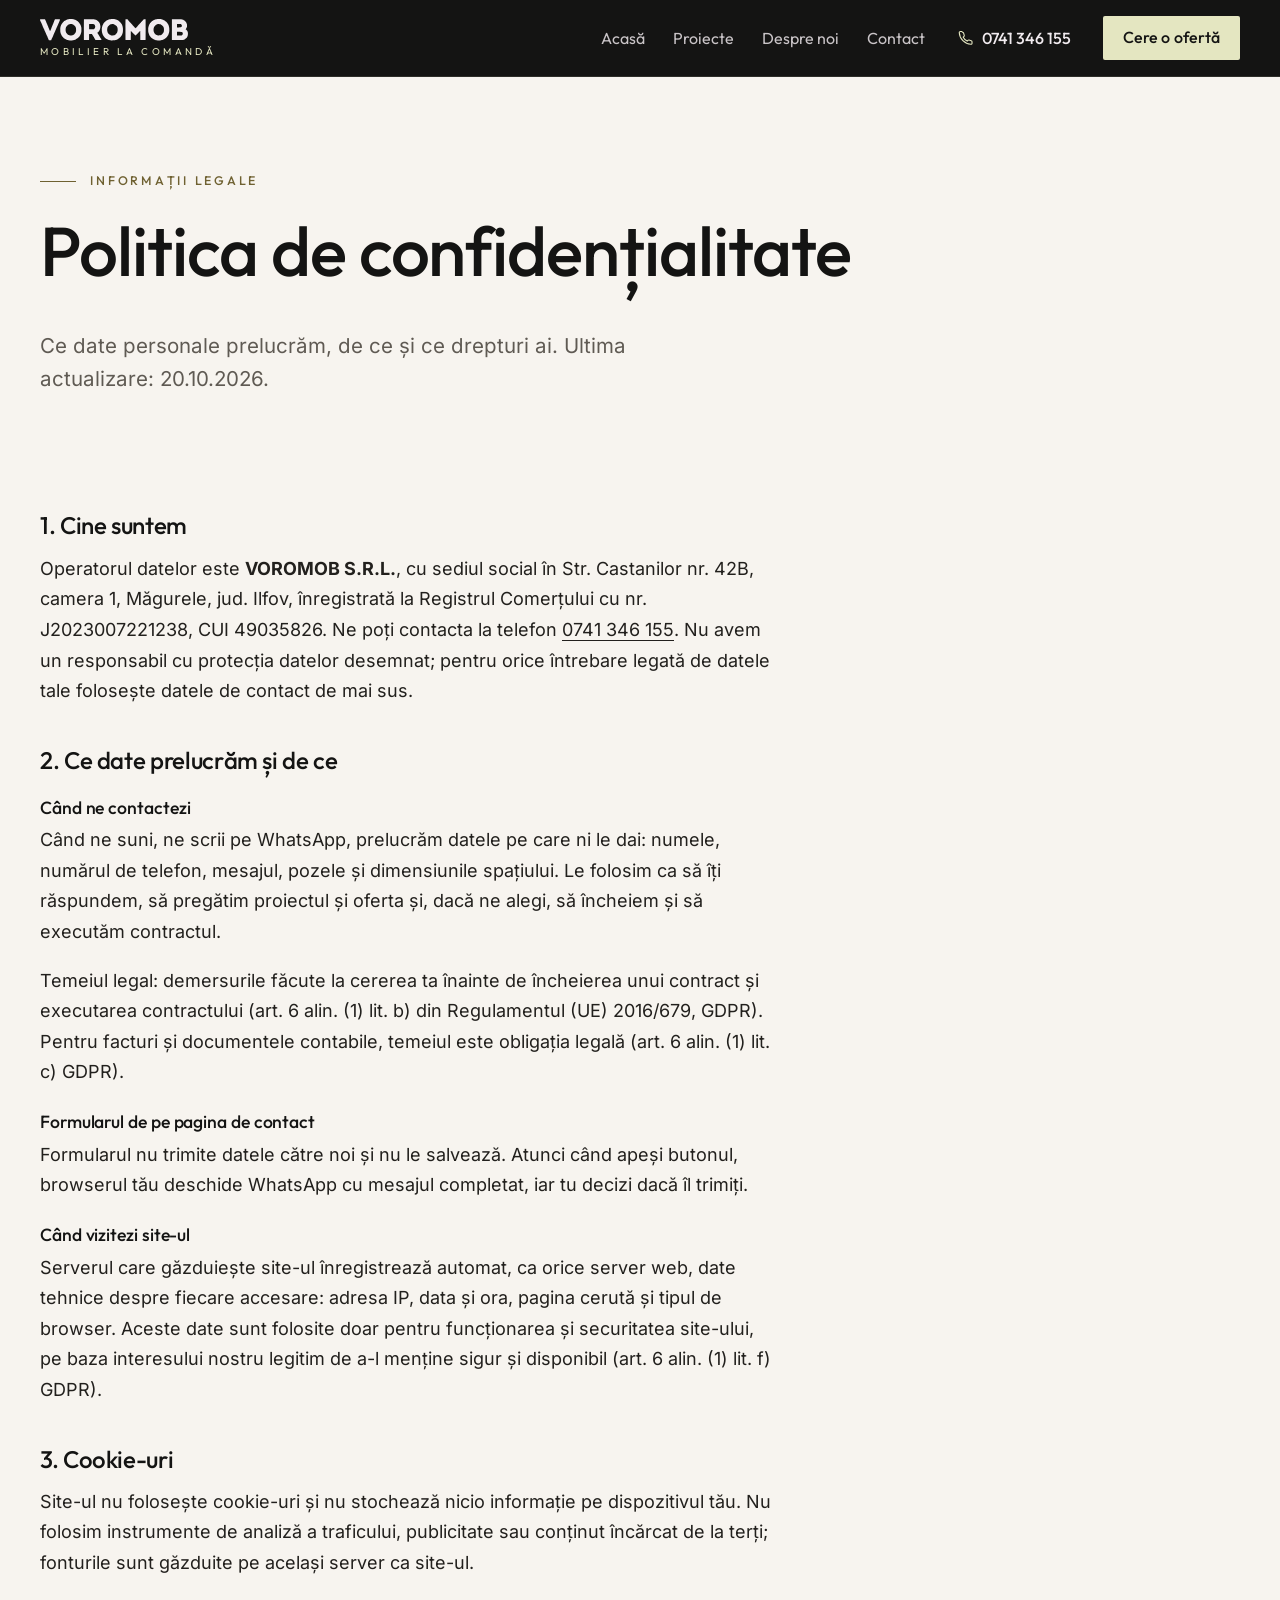
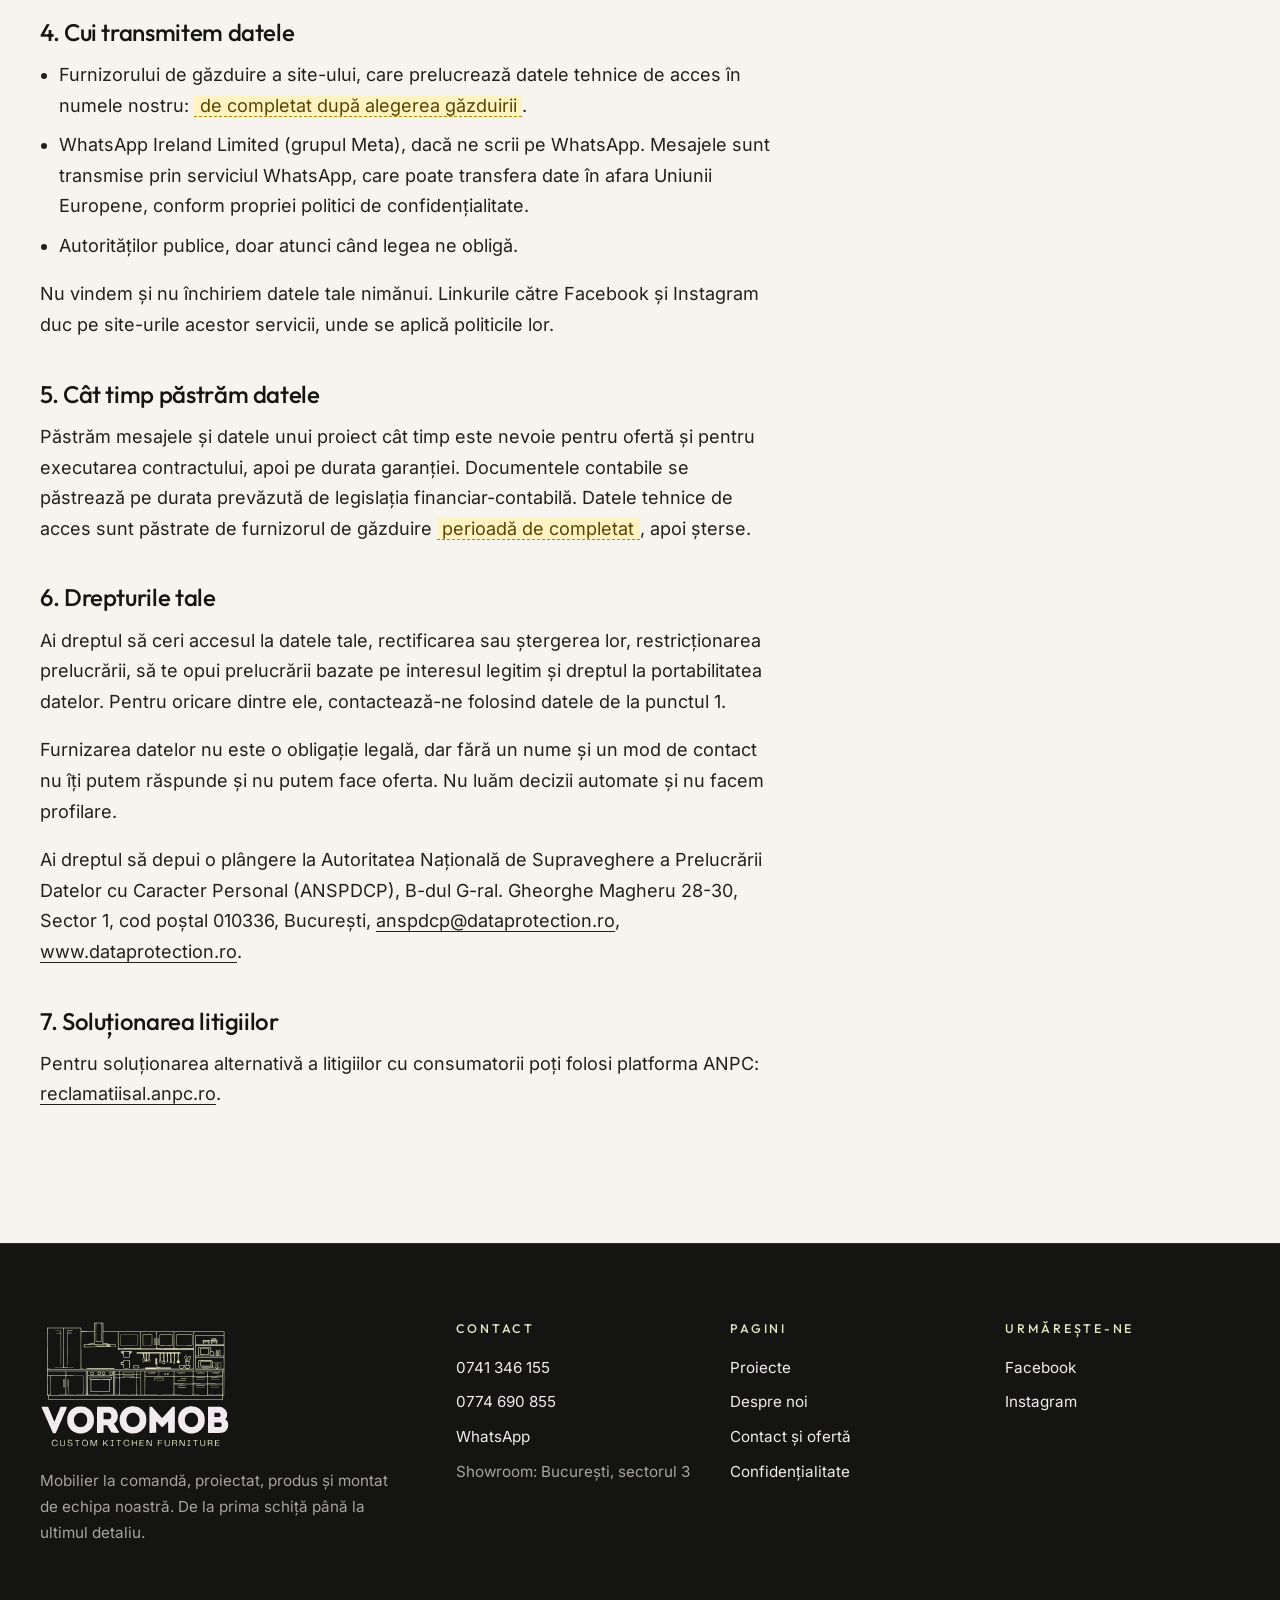
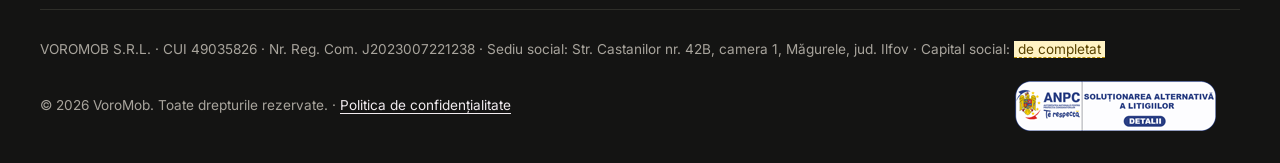
==== confidentialitate.html @ decb5fa2 "preview 2026-10-20 22:19" ====
<!doctype html>
<html lang="ro">
<head>
<meta charset="utf-8">
<meta name="viewport" content="width=device-width, initial-scale=1">
<title>Politica de confidențialitate | VoroMob</title>
<meta name="description" content="Cum prelucrează VOROMOB S.R.L. datele personale ale celor care vizitează site-ul sau ne contactează telefonic ori pe WhatsApp.">
<meta name="robots" content="noindex, nofollow">
<link rel="canonical" href="https://www.voromob.ro/confidentialitate.html">
<meta property="og:type" content="website">
<meta property="og:locale" content="ro_RO">
<meta property="og:site_name" content="VoroMob">
<meta property="og:title" content="Politica de confidențialitate | VoroMob">
<meta property="og:description" content="Cum prelucrează VOROMOB S.R.L. datele personale ale celor care vizitează site-ul sau ne contactează telefonic ori pe WhatsApp.">
<meta property="og:url" content="https://www.voromob.ro/confidentialitate.html">
<meta property="og:image" content="https://www.voromob.ro/img/og-image.jpg">
<meta property="og:image:width" content="1200">
<meta property="og:image:height" content="630">
<meta name="theme-color" content="#141413">
<link rel="icon" href="favicon.svg" type="image/svg+xml">
<link rel="apple-touch-icon" href="img/apple-touch-icon.png">
<link rel="preload" href="fonts/outfit-var-latin.woff2" as="font" type="font/woff2" crossorigin>
<link rel="preload" href="fonts/inter-var-latin.woff2" as="font" type="font/woff2" crossorigin>
<link rel="stylesheet" href="css/style.css">
</head>
<body class="page-confidentialitate">
<a class="skip-link" href="#main">Sari la conținut</a>

<header class="site-header">
  <div class="wrap header-bar">
    <a class="brand" href="index.html" aria-label="VoroMob, pagina principală">
<svg class="wordmark" xmlns="http://www.w3.org/2000/svg" viewBox="130.8 507.5 637.5 92.8" aria-hidden="true" focusable="false"><path fill="currentColor" fill-rule="evenodd" d="M258.2 600.0C256.7 599.9 254.8 599.6 254.1 599.4C253.5 599.2 252.6 599.0 252.2 599.0C251.8 599.0 250.9 598.8 250.2 598.5C249.6 598.2 248.8 598.0 248.5 598.0C248.2 598.0 247.7 597.8 247.3 597.5C247.0 597.2 246.3 597.0 245.9 597.0C245.5 597.0 244.9 596.8 244.6 596.5C244.2 596.2 243.7 596.0 243.5 596.0C243.3 596.0 242.8 595.8 242.5 595.5C242.2 595.2 241.7 595.0 241.5 595.0C241.2 595.0 241.0 594.9 240.9 594.7C240.8 594.6 240.3 594.3 239.9 594.1C238.7 593.5 237.5 592.8 235.9 591.5C235.1 590.9 234.1 590.2 233.8 590.0C231.4 588.4 226.6 583.0 224.8 579.7C224.5 579.3 223.8 578.1 223.2 577.0C222.5 575.9 222.0 574.9 222.0 574.7C222.0 574.5 221.8 574.0 221.5 573.7C221.2 573.3 221.0 572.9 221.0 572.7C221.0 572.5 220.8 571.9 220.5 571.4C220.2 570.8 220.0 570.1 220.0 569.8C220.0 569.5 219.8 568.7 219.5 568.0C219.3 567.4 219.0 566.3 218.9 565.7C218.8 565.0 218.6 564.0 218.4 563.4C218.1 562.7 218.0 560.8 218.0 556.9C217.8 548.5 218.0 545.1 218.5 543.7C218.8 543.0 219.0 542.0 219.0 541.4C219.0 540.7 219.2 539.9 219.5 539.4C219.8 539.0 220.0 538.3 220.0 537.9C220.0 537.5 220.2 536.8 220.5 536.5C220.8 536.2 221.0 535.6 221.0 535.2C221.0 534.8 221.2 534.2 221.5 533.8C221.8 533.5 222.0 533.0 222.0 532.7C222.0 532.5 222.2 532.2 222.4 532.0C222.6 531.8 222.8 531.5 222.9 531.2C223.1 530.7 224.0 529.2 225.5 526.9C226.6 525.1 229.8 521.1 231.0 520.0C232.3 518.8 235.9 516.0 236.2 516.0C236.3 516.0 236.6 515.8 236.9 515.5C237.1 515.2 237.5 515.0 237.6 515.0C237.8 515.0 238.5 514.6 239.3 514.1C240.0 513.5 241.2 512.9 241.9 512.5C242.6 512.2 243.5 511.7 244.0 511.5C244.6 511.2 245.2 511.0 245.5 511.0C245.7 511.0 246.2 510.8 246.6 510.5C246.9 510.2 247.5 510.0 247.8 510.0C248.2 510.0 248.9 509.8 249.5 509.5C250.1 509.2 250.9 509.0 251.3 509.0C251.6 509.0 252.5 508.8 253.3 508.5C256.7 507.4 270.1 507.4 273.5 508.5C274.2 508.8 275.2 509.0 275.7 509.0C276.1 509.0 277.0 509.2 277.5 509.5C278.0 509.8 278.8 510.0 279.2 510.0C279.6 510.0 280.1 510.2 280.2 510.4C280.4 510.6 280.8 510.8 281.1 510.8C281.6 510.8 286.4 513.1 287.9 514.0C288.3 514.3 288.9 514.6 289.2 514.8C289.6 515.0 290.2 515.3 290.5 515.6C290.9 515.9 291.5 516.4 291.9 516.6C296.6 520.0 300.9 524.9 303.6 530.1C304.1 531.0 304.6 532.0 304.8 532.4C305.1 532.8 305.2 533.2 305.2 533.4C305.2 533.5 305.5 534.1 305.8 534.6C306.0 535.2 306.2 535.8 306.2 536.0C306.2 536.3 306.4 536.6 306.6 536.8C306.8 536.9 307.0 537.5 307.0 538.0C307.0 538.6 307.2 539.2 307.5 539.6C307.8 540.0 308.0 540.6 308.0 541.3C308.0 541.9 308.2 543.1 308.6 543.9C309.1 545.3 309.1 545.7 309.1 554.0C309.1 561.5 309.0 562.7 308.7 563.4C308.4 563.9 308.2 564.9 308.1 565.7C308.0 566.5 307.7 567.7 307.5 568.3C307.2 568.9 307.0 569.7 307.0 570.0C307.0 570.3 306.8 570.9 306.5 571.4C306.2 571.9 306.0 572.5 306.0 572.7C306.0 573.0 305.8 573.4 305.5 573.8C305.2 574.1 305.0 574.5 305.0 574.8C305.0 575.0 304.6 575.7 304.2 576.4C303.8 577.1 303.4 577.9 303.2 578.2C302.6 579.5 299.9 583.4 298.4 585.2C297.2 586.8 295.7 588.1 292.2 590.8C290.2 592.3 286.6 594.6 284.4 595.7C284.1 595.8 283.4 596.2 282.8 596.5C282.2 596.8 281.5 597.0 281.3 597.0C281.0 597.0 280.3 597.2 279.8 597.5C279.2 597.8 278.6 598.0 278.3 598.0C278.1 598.0 277.4 598.2 276.9 598.5C276.3 598.8 275.5 599.0 275.0 599.0C274.5 599.0 273.6 599.2 273.0 599.4C271.0 600.1 263.9 600.4 258.2 600.0ZM437.5 600.0C435.9 599.9 434.1 599.6 433.4 599.4C432.7 599.2 431.7 599.0 431.2 599.0C430.7 599.0 429.8 598.8 429.3 598.5C428.8 598.2 428.2 598.0 427.9 598.0C427.7 598.0 427.0 597.8 426.5 597.5C426.0 597.2 425.3 597.0 424.9 597.0C424.6 597.0 424.1 596.8 423.9 596.5C423.6 596.2 423.1 596.0 422.8 596.0C422.5 596.0 421.9 595.8 421.6 595.5C421.2 595.2 420.8 595.0 420.6 595.0C420.4 595.0 419.8 594.6 419.1 594.2C417.9 593.3 416.4 592.4 415.8 592.1C415.1 591.8 410.5 588.0 409.2 586.7C407.8 585.3 405.9 582.9 405.1 581.6C404.8 581.2 404.3 580.3 403.9 579.7C403.4 579.1 402.8 577.9 402.4 577.1C402.0 576.3 401.6 575.5 401.5 575.2C401.4 575.0 401.2 574.7 401.1 574.5C401.0 574.3 400.7 573.5 400.4 572.7C400.0 571.9 399.8 571.2 399.8 571.0C399.8 570.8 399.6 570.5 399.5 570.4C399.4 570.2 399.1 569.4 399.0 568.6C398.8 567.8 398.5 566.8 398.4 566.5C398.2 566.1 398.0 565.3 398.0 564.7C398.0 564.1 397.8 563.0 397.6 562.2C397.0 560.2 396.8 548.5 397.3 546.8C397.6 546.2 397.8 544.8 397.9 543.7C398.0 542.5 398.3 541.1 398.5 540.5C398.8 539.8 399.0 539.0 399.0 538.8C399.0 538.5 399.2 537.8 399.5 537.3C399.8 536.8 400.0 536.2 400.0 535.9C400.0 535.7 400.2 535.2 400.4 534.8C400.5 534.4 401.5 532.6 402.4 530.7C403.3 528.8 404.3 527.1 404.5 526.8C404.8 526.6 405.0 526.3 405.0 526.2C405.0 526.0 406.0 524.5 406.6 523.9C406.9 523.6 407.9 522.5 408.8 521.5C411.2 519.1 413.5 517.1 415.9 515.5C418.0 514.1 422.4 511.8 422.9 511.8C423.1 511.8 423.3 511.6 423.5 511.4C423.7 511.2 424.1 511.0 424.3 511.0C424.6 511.0 425.2 510.8 425.6 510.5C426.0 510.2 426.7 510.0 427.1 510.0C427.5 510.0 428.2 509.8 428.6 509.5C429.1 509.2 429.8 509.0 430.4 509.0C431.0 509.0 432.0 508.8 432.7 508.5C434.4 507.9 442.7 507.4 446.2 507.7C447.6 507.9 449.4 508.0 450.1 508.0C450.9 508.0 452.0 508.2 452.8 508.5C453.4 508.8 454.4 509.0 455.0 509.0C455.5 509.0 456.1 509.2 456.4 509.4C456.7 509.5 457.3 509.8 457.9 509.9C458.4 510.0 459.3 510.3 459.7 510.5C460.2 510.8 460.8 511.0 461.0 511.0C461.5 511.0 466.0 513.3 467.9 514.5C468.7 515.1 469.9 515.8 470.5 516.2C472.7 517.6 475.5 520.1 477.2 522.2C477.7 522.9 478.3 523.6 478.6 523.9C478.9 524.2 479.5 525.0 480.0 525.7C480.5 526.5 481.1 527.3 481.4 527.7C481.7 528.1 482.2 528.9 482.6 529.5C482.9 530.2 483.4 530.9 483.6 531.3C483.8 531.6 484.0 532.0 484.0 532.2C484.0 532.4 484.2 532.8 484.4 533.2C485.2 534.3 486.3 537.6 487.1 541.5C488.1 545.8 488.3 549.3 488.2 555.6C488.0 563.1 487.4 566.8 485.1 573.0C484.7 574.2 483.2 577.2 482.5 578.2C482.3 578.6 481.8 579.4 481.4 580.0C479.1 583.5 474.2 588.9 471.4 590.8C469.0 592.6 466.9 593.9 465.2 594.7C464.4 595.1 463.5 595.6 463.2 595.7C461.4 596.7 460.7 597.0 460.3 597.0C460.1 597.0 459.5 597.2 459.1 597.5C458.7 597.8 458.1 598.0 457.8 598.0C457.5 598.0 456.9 598.2 456.5 598.4C456.1 598.6 455.0 598.9 454.0 599.0C453.0 599.1 451.7 599.4 451.1 599.6C449.9 600.0 441.5 600.3 437.5 600.0ZM637.2 600.0C635.7 599.9 633.8 599.6 633.1 599.4C632.5 599.2 631.6 599.0 631.1 599.0C630.7 599.0 629.2 598.6 627.9 598.1C626.5 597.6 625.1 597.1 624.8 597.1C624.4 597.0 623.9 596.7 623.5 596.5C623.2 596.2 622.7 596.0 622.4 596.0C622.1 596.0 621.6 595.8 621.4 595.5C621.1 595.2 620.7 595.0 620.5 595.0C620.3 595.0 619.9 594.8 619.8 594.6C619.6 594.4 619.3 594.2 619.1 594.2C618.9 594.2 618.5 594.0 618.0 593.6C617.6 593.3 617.2 593.0 617.0 593.0C616.8 593.0 616.4 592.8 616.0 592.5C615.7 592.2 614.6 591.4 613.6 590.7C612.1 589.6 606.3 584.0 605.6 583.0C604.8 581.9 602.7 578.4 602.1 577.4C601.2 575.6 599.5 571.4 598.9 569.1C598.7 568.4 598.4 567.3 598.1 566.5C597.9 565.8 597.8 564.8 597.8 564.5C597.8 564.1 597.6 563.4 597.4 562.9C597.0 562.0 597.0 560.7 597.0 554.1C597.0 547.1 597.0 546.2 597.5 544.5C597.8 543.5 598.0 542.3 598.0 541.8C598.0 541.4 598.2 540.6 598.5 540.0C598.8 539.4 599.0 538.7 599.0 538.4C599.0 538.1 599.2 537.3 599.5 536.5C599.8 535.7 600.3 534.6 600.6 533.9C600.8 533.2 601.4 532.0 601.8 531.1C602.2 530.3 602.7 529.3 603.0 528.9C603.2 528.5 603.4 528.1 603.5 528.0C603.6 527.9 604.0 527.3 604.4 526.6C604.8 525.9 605.3 525.2 605.5 525.0C605.7 524.7 606.3 524.0 606.9 523.3C608.9 520.9 614.9 515.6 616.4 515.0C616.5 515.0 616.8 514.8 617.0 514.6C617.5 514.2 622.3 511.8 622.6 511.8C622.8 511.8 623.1 511.6 623.2 511.4C623.4 511.2 623.8 511.0 624.1 511.0C624.4 511.0 625.0 510.8 625.4 510.5C625.8 510.2 626.4 510.0 626.8 510.0C627.1 510.0 627.9 509.8 628.5 509.5C629.1 509.2 629.9 509.0 630.3 509.0C630.8 509.0 631.8 508.8 632.5 508.5C634.6 507.8 642.5 507.4 646.1 507.7C647.6 507.9 649.4 508.0 650.0 508.0C650.7 508.0 651.7 508.2 652.3 508.5C652.9 508.8 653.9 509.0 654.6 509.0C655.5 509.0 656.1 509.2 656.5 509.5C656.8 509.8 657.5 510.0 658.0 510.0C658.4 510.0 659.1 510.2 659.4 510.5C659.8 510.8 660.4 511.0 660.7 511.0C661.1 511.0 661.6 511.2 661.9 511.5C662.1 511.8 662.6 512.0 663.0 512.0C663.4 512.0 663.8 512.2 664.0 512.4C664.2 512.6 664.8 513.0 665.5 513.3C666.1 513.6 666.9 514.1 667.3 514.4C667.7 514.7 668.1 515.0 668.3 515.0C668.8 515.0 672.8 517.9 674.5 519.6C676.2 521.3 678.9 524.4 680.6 526.9C682.4 529.4 685.0 534.3 685.0 535.1C685.0 535.4 685.1 535.8 685.2 535.9C685.6 536.3 687.2 542.7 687.6 546.0C688.0 548.9 688.2 558.1 687.9 560.2C687.8 560.7 687.6 561.9 687.5 562.8C686.7 567.8 684.7 574.4 683.5 576.0C683.2 576.3 683.0 576.8 683.0 577.0C683.0 577.2 682.8 577.6 682.5 577.9C682.2 578.1 682.0 578.5 682.0 578.6C682.0 578.8 681.8 579.1 681.5 579.4C681.2 579.6 681.0 579.9 681.0 580.1C681.0 580.5 677.4 585.1 675.5 587.0C672.6 589.9 667.4 593.8 664.8 594.9C664.1 595.2 663.4 595.5 663.0 595.7C661.5 596.5 660.5 597.0 660.1 597.0C659.8 597.0 659.3 597.2 658.9 597.5C658.5 597.8 657.9 598.0 657.6 598.0C657.3 598.0 656.5 598.2 655.7 598.5C655.0 598.7 653.8 599.0 653.0 599.1C652.3 599.2 651.4 599.4 651.2 599.5C650.9 599.7 650.1 599.8 649.4 599.9C643.6 600.1 639.7 600.2 637.2 600.0ZM171.6 599.2L169.1 599.1L168.1 597.0C167.5 595.8 167.0 594.7 167.0 594.6C167.0 594.3 165.6 591.1 164.1 587.9C163.7 586.9 163.0 585.3 162.6 584.4C161.9 582.5 161.6 581.8 161.3 581.2C160.8 580.4 160.0 578.7 160.0 578.4C160.0 578.2 159.8 577.8 159.5 577.5C159.3 577.1 159.0 576.5 158.9 576.1C158.8 575.6 158.6 575.2 158.4 575.0C158.2 574.9 158.0 574.4 157.9 574.1C157.8 573.7 157.6 573.2 157.4 573.0C157.2 572.8 157.0 572.3 156.9 571.9C156.8 571.5 156.4 570.4 155.9 569.4C155.4 568.4 154.8 566.8 154.4 565.9C154.0 564.9 153.5 563.9 153.3 563.6C153.2 563.4 153.0 563.0 153.0 562.7C153.0 562.3 149.9 555.3 149.4 554.4C149.2 554.1 149.0 553.5 148.9 553.1C148.8 552.6 148.6 552.2 148.4 552.0C148.2 551.8 148.0 551.6 148.0 551.4C148.0 551.3 147.6 550.3 147.0 549.1C145.8 546.6 141.0 535.7 141.0 535.4C141.0 535.3 140.5 534.0 139.9 532.5C138.1 528.5 137.7 527.7 137.5 527.2C137.4 527.0 137.2 526.7 137.1 526.5C137.0 526.3 136.5 525.2 136.0 524.1C135.4 523.0 135.0 522.0 135.0 521.9C135.0 521.8 134.8 521.2 134.5 520.5C134.2 519.9 133.7 518.8 133.3 518.0C133.0 517.2 132.3 515.8 131.8 514.8C131.1 513.3 130.9 512.7 130.9 511.2C130.8 510.1 130.9 509.3 131.1 509.2C131.3 509.1 136.0 509.0 141.7 509.0L152.0 509.0L152.6 509.6C153.0 510.0 153.2 510.5 153.2 511.0C153.2 511.4 153.4 511.8 153.6 512.0C153.8 512.2 154.0 512.5 154.0 512.6C154.0 513.0 154.6 514.4 156.0 517.4C156.6 518.5 157.0 519.6 157.0 519.8C157.0 520.1 157.2 520.6 157.5 520.9C157.8 521.3 158.0 521.8 158.0 522.1C158.0 522.4 158.2 523.0 158.5 523.4C158.8 523.8 159.0 524.3 159.0 524.5C159.0 524.8 159.2 525.2 159.5 525.6C159.8 525.9 160.0 526.5 160.0 526.8C160.0 527.1 160.2 527.6 160.4 527.9C160.6 528.2 161.1 529.3 161.5 530.4C162.6 533.0 163.9 536.6 164.5 538.2C165.1 539.7 166.0 541.9 166.6 543.0C166.8 543.4 167.0 543.8 167.0 544.0C167.0 544.3 167.7 545.9 168.5 547.5C168.8 548.1 169.0 548.6 169.0 548.8C169.0 548.9 169.4 550.0 170.0 551.2C170.6 552.3 171.0 553.4 171.0 553.5C171.0 553.7 171.2 554.2 171.5 554.8C172.8 557.4 173.0 557.8 173.0 558.2C173.0 558.8 174.1 559.6 174.5 559.4C174.6 559.3 174.8 558.9 174.9 558.5C175.0 558.1 175.2 557.7 175.4 557.5C175.6 557.3 175.8 557.0 175.8 556.8C175.8 556.6 176.0 555.8 176.4 555.1C176.7 554.4 177.0 553.7 177.0 553.5C177.0 553.2 177.2 552.9 177.3 552.8C177.5 552.6 177.8 552.1 177.8 551.7C177.9 551.2 178.3 550.0 178.8 549.0C179.2 548.0 179.7 546.6 179.9 545.9C180.1 545.2 180.5 544.3 180.6 544.0C180.8 543.7 181.2 542.7 181.5 541.9C181.8 541.0 182.3 540.0 182.5 539.5C182.8 539.0 183.0 538.4 183.0 538.2C183.0 538.0 183.2 537.5 183.5 537.2C183.8 536.8 184.0 536.3 184.0 536.0C184.0 535.7 184.2 535.2 184.5 534.8C184.8 534.5 185.0 533.9 185.0 533.6C185.0 533.2 185.2 532.7 185.5 532.3C185.8 532.0 186.0 531.4 186.0 531.1C186.0 530.8 186.2 530.4 186.4 530.3C186.6 530.1 186.8 529.5 186.9 529.0C187.0 528.5 187.2 527.9 187.4 527.7C187.6 527.6 187.8 527.1 187.9 526.7C188.0 526.2 188.4 525.1 188.9 524.1C189.3 523.2 189.8 521.9 190.0 521.3C190.1 520.7 190.4 520.2 190.5 520.1C190.6 520.0 190.8 519.8 190.8 519.6C190.8 519.4 190.9 518.8 191.1 518.4C191.8 516.8 193.0 513.7 193.0 513.4C193.0 513.2 193.3 512.5 193.6 511.9C194.0 511.2 194.2 510.5 194.2 510.3C194.2 510.0 194.5 509.6 194.7 509.4C195.1 509.0 196.2 509.0 205.6 509.0C217.7 509.0 216.7 508.7 216.3 511.8C216.1 513.0 215.7 514.3 215.2 515.5C214.7 516.6 214.0 518.2 213.6 519.2C212.7 521.4 211.1 525.3 210.3 527.0C210.0 527.8 209.5 528.8 209.3 529.2C209.1 529.7 208.7 530.5 208.5 531.0C208.2 531.6 208.0 532.1 208.0 532.3C208.0 532.4 207.8 532.8 207.5 533.2C207.2 533.5 207.0 534.0 207.0 534.3C207.0 534.6 206.8 535.1 206.5 535.4C206.2 535.8 206.0 536.2 206.0 536.4C206.0 536.6 205.8 537.1 205.6 537.5C205.4 537.8 204.9 538.9 204.5 539.9C204.1 540.8 203.4 542.3 203.0 543.1C202.6 544.0 202.0 545.5 201.5 546.6C200.3 549.9 198.8 553.5 197.9 555.4C197.4 556.4 197.0 557.4 197.0 557.5C197.0 557.7 196.8 558.2 196.5 558.7C196.1 559.6 195.6 560.6 194.4 563.2C194.2 563.9 193.8 564.5 193.7 564.8C193.6 565.0 193.4 565.3 193.3 565.5C193.3 565.7 192.9 566.5 192.6 567.2C191.4 569.9 191.0 570.6 190.5 571.9C190.3 572.6 189.6 574.2 189.0 575.5C188.5 576.8 188.0 577.9 188.0 578.0C188.0 578.1 187.6 579.2 187.0 580.3C186.4 581.5 186.0 582.6 186.0 582.8C186.0 583.0 185.8 583.5 185.5 583.9C185.2 584.3 185.0 584.8 185.0 584.9C185.0 585.2 184.3 586.7 181.8 591.9C181.4 592.9 181.0 593.8 181.0 594.0C181.0 594.2 180.8 594.6 180.5 594.9C180.2 595.3 180.0 595.8 180.0 596.1C180.0 596.4 179.8 596.8 179.6 597.0C179.4 597.2 179.2 597.6 179.1 598.0C179.0 598.4 178.8 598.8 178.7 599.0C178.3 599.3 174.8 599.4 171.6 599.2ZM499.4 598.2C498.9 597.9 498.8 509.5 499.3 509.1C499.5 508.9 501.2 508.8 503.6 508.9L507.5 508.9L508.6 510.1C509.2 510.8 510.0 511.8 510.4 512.2C510.8 512.7 511.3 513.3 511.5 513.5C511.7 513.7 512.3 514.4 512.8 515.0C513.2 515.6 514.9 517.4 516.4 519.0C517.9 520.6 520.0 522.9 521.1 524.2C522.2 525.5 523.2 526.7 523.4 526.9C524.2 527.8 528.9 532.9 530.0 534.2C530.8 535.1 532.3 536.7 533.3 537.8C534.3 538.8 535.6 540.2 536.2 541.0C538.5 543.7 538.9 544.1 540.4 545.7C541.3 546.5 542.1 547.2 542.3 547.2C542.4 547.2 543.2 546.6 543.9 545.8C544.7 545.0 546.6 543.1 548.1 541.5C549.6 539.9 552.0 537.4 553.2 535.9C554.5 534.4 557.3 531.4 559.3 529.2C563.8 524.7 564.8 523.6 565.3 522.8C565.5 522.4 567.7 520.0 570.1 517.5C572.6 515.0 575.3 512.0 576.2 511.0C577.7 509.3 577.9 509.1 579.0 509.0C580.4 508.8 585.4 508.9 585.7 509.1C586.2 509.4 586.1 597.6 585.7 598.0C585.2 598.4 563.8 598.4 563.4 598.0C563.1 597.7 563.0 594.8 562.9 578.4C562.9 558.8 562.9 558.4 562.0 559.3C561.8 559.5 559.7 561.7 557.4 564.0C553.5 568.0 551.4 570.2 548.2 573.7C547.5 574.4 546.2 575.7 545.2 576.6C543.6 578.1 543.4 578.2 542.4 578.2C541.3 578.2 541.1 578.2 539.4 576.4C538.4 575.4 537.1 574.1 536.6 573.5C536.1 572.9 534.1 570.7 532.2 568.8C530.2 566.8 527.3 563.7 525.8 562.1C523.0 559.0 522.4 558.6 522.2 559.4C522.1 559.6 522.0 568.3 522.0 578.8C522.0 589.3 521.9 597.9 521.8 598.0C521.6 598.3 499.8 598.4 499.4 598.2ZM699.2 598.1C699.1 597.9 699.0 580.1 699.1 553.5L699.1 509.1L719.9 509.1C737.6 509.0 740.8 509.0 741.6 509.4C742.2 509.6 743.2 509.8 743.9 509.9C744.6 510.0 745.5 510.3 746.0 510.5C746.5 510.8 747.1 511.0 747.4 511.0C747.6 511.0 748.4 511.4 749.1 511.8C749.8 512.2 750.7 512.7 751.1 512.9C752.5 513.7 755.9 516.4 757.6 518.1C759.9 520.4 762.3 524.5 763.1 527.6C763.3 528.3 763.7 529.5 763.9 530.2C764.4 531.9 764.5 539.3 764.1 540.9C763.0 544.8 761.0 548.6 759.1 550.8C758.3 551.6 758.4 552.4 759.3 553.0C761.1 554.1 762.0 554.8 763.0 555.9C763.6 556.6 764.3 557.4 764.5 557.7C764.8 558.0 765.0 558.3 765.0 558.4C765.0 558.5 765.2 558.8 765.5 559.1C766.4 560.3 767.7 564.1 768.0 566.8C768.4 569.5 768.1 576.6 767.6 577.6C767.4 578.0 767.2 578.8 767.1 579.2C766.7 581.7 763.7 587.2 761.4 589.8C760.1 591.3 757.4 593.6 756.2 594.2C755.2 594.8 754.5 595.2 754.0 595.6C753.8 595.8 753.3 596.0 753.0 596.0C752.7 596.0 752.2 596.2 751.8 596.5C751.4 596.7 750.6 597.0 750.0 597.1C749.4 597.2 748.6 597.5 748.2 597.7C747.4 598.1 745.8 598.1 729.0 598.2C718.9 598.2 708.1 598.3 705.0 598.3C701.2 598.4 699.4 598.3 699.2 598.1ZM320.0 597.6C319.6 596.7 319.7 510.1 320.0 509.5C320.3 509.0 320.8 509.0 341.9 509.0C360.3 509.0 363.8 509.1 364.6 509.4C365.2 509.6 366.3 509.8 367.1 509.9C367.9 510.0 369.0 510.3 369.5 510.5C370.0 510.8 370.6 511.0 370.9 511.0C371.7 511.0 375.3 512.9 378.1 514.9C380.8 516.7 384.2 519.9 384.9 521.3C385.1 521.7 385.6 522.4 385.9 522.8C386.7 523.8 389.0 528.6 389.0 529.4C389.0 529.6 389.2 530.4 389.5 531.2C389.8 531.9 390.2 534.4 390.5 536.5L391.1 540.5L390.5 544.7C389.9 549.3 389.2 551.7 387.6 555.1C386.5 557.6 384.3 561.0 383.2 562.0C382.1 563.1 379.4 565.4 378.7 565.8C377.5 566.6 377.5 566.6 381.1 572.2C381.9 573.4 382.7 574.8 383.0 575.2C383.3 575.7 384.1 577.0 384.8 578.1C385.5 579.2 387.0 581.7 388.1 583.6C389.2 585.5 390.7 588.1 391.5 589.3C392.3 590.6 393.0 591.6 393.0 591.7C393.0 592.0 394.4 593.9 394.8 594.2C395.1 594.5 395.2 597.5 394.9 598.0C394.8 598.2 389.5 598.2 382.4 598.2C369.3 598.2 369.0 598.2 369.0 597.0C369.0 596.8 368.8 596.4 368.5 596.1C368.2 595.9 368.0 595.5 368.0 595.4C368.0 595.1 366.6 592.4 366.0 591.5C365.5 590.8 364.7 589.4 364.0 588.0C363.4 587.0 363.1 586.4 362.5 585.5C362.2 585.1 361.7 584.2 361.4 583.5C360.7 582.2 359.5 580.2 358.5 578.7C358.3 578.4 358.0 577.9 357.9 577.6C357.8 577.3 357.6 577.0 357.5 577.0C357.4 577.0 357.1 576.6 356.9 576.2C356.7 575.7 356.4 575.1 356.2 574.9C355.0 572.9 354.6 572.4 354.4 572.2C353.9 571.9 342.9 572.0 342.6 572.3C342.3 572.5 342.2 575.7 342.2 585.0C342.2 591.9 342.2 597.6 342.1 597.9C342.0 598.2 340.8 598.2 331.1 598.2L320.2 598.2L320.0 597.6ZM266.2 578.1C268.0 578.0 269.8 577.6 270.2 577.4C270.6 577.2 271.2 577.0 271.4 577.0C273.0 577.0 278.4 573.2 280.3 570.9C280.8 570.2 281.3 569.5 281.5 569.4C282.2 568.5 283.7 566.0 283.9 565.5C284.0 565.2 284.2 564.7 284.4 564.5C284.6 564.2 284.9 563.5 285.0 562.8C285.1 562.1 285.3 561.4 285.5 561.2C286.4 560.1 286.3 548.1 285.4 546.3C285.2 545.9 285.0 545.2 285.0 544.9C285.0 544.0 283.2 540.8 281.3 538.2C279.6 535.9 275.2 532.0 274.4 532.0C274.1 532.0 273.7 531.8 273.3 531.5C273.0 531.2 272.5 531.0 272.2 531.0C271.9 531.0 271.4 530.8 271.0 530.6C270.6 530.4 269.7 530.2 268.8 530.0C268.0 529.9 267.1 529.7 266.7 529.5C265.5 529.1 256.8 530.0 255.9 530.7C255.8 530.8 255.3 531.0 254.8 531.1C254.4 531.2 254.0 531.4 253.9 531.5C253.8 531.6 253.1 532.0 252.3 532.4C249.6 533.7 243.0 541.0 243.0 542.7C243.0 542.9 242.8 543.4 242.5 543.9C242.2 544.4 242.0 545.1 242.0 545.4C242.0 545.7 241.8 546.4 241.6 546.9C241.1 548.1 240.8 556.0 241.2 558.5C241.5 560.5 242.2 563.1 242.6 564.1C243.4 565.8 243.5 566.1 243.8 566.7C244.0 567.0 244.4 567.5 244.6 567.7C244.8 568.0 245.0 568.3 245.0 568.4C245.0 568.5 245.3 568.9 245.6 569.2C245.9 569.5 246.5 570.2 247.0 570.9C248.1 572.4 251.5 575.1 253.5 576.0C255.6 577.0 258.5 577.9 260.6 578.2C261.6 578.3 262.5 578.4 262.6 578.5C262.8 578.5 264.3 578.3 266.2 578.1ZM446.0 578.1C447.6 577.9 449.2 577.5 449.5 577.4C449.9 577.2 450.4 577.0 450.5 577.0C451.1 577.0 455.0 574.9 456.3 573.9C462.0 569.5 464.6 564.3 465.3 556.1C465.7 550.5 464.9 545.8 462.8 541.4C461.9 539.7 461.3 538.8 459.2 536.7C456.1 533.5 454.3 532.3 450.1 530.7C448.1 529.8 443.6 529.2 441.2 529.5C438.0 529.9 436.4 530.2 435.6 530.6C435.1 530.8 434.6 531.0 434.3 531.0C434.0 531.0 433.5 531.2 433.2 531.5C432.8 531.8 432.4 532.0 432.1 532.0C431.9 532.0 431.6 532.2 431.3 532.5C431.1 532.8 430.8 533.0 430.6 533.0C430.5 533.0 430.1 533.2 429.9 533.5C429.6 533.8 429.3 534.0 429.1 534.0C428.6 534.0 425.5 537.3 424.4 539.0C422.6 541.7 421.0 545.4 421.0 547.0C421.0 547.6 420.8 548.4 420.6 548.9C420.0 550.3 420.0 556.6 420.6 558.7C420.8 559.6 421.0 560.7 421.0 561.2C421.0 561.8 421.2 562.4 421.5 562.8C421.8 563.2 422.0 563.7 422.0 564.1C422.0 564.4 422.2 565.0 422.5 565.3C422.8 565.7 423.0 566.1 423.0 566.3C423.0 567.2 426.9 572.1 428.6 573.5C429.2 573.9 429.8 574.3 429.9 574.5C430.6 575.1 434.5 577.0 435.0 577.0C435.3 577.0 435.8 577.2 436.1 577.3C436.6 577.7 439.2 578.1 441.5 578.3C442.0 578.4 442.5 578.4 442.8 578.5C443.0 578.5 444.4 578.3 446.0 578.1ZM646.6 578.0C647.6 577.9 648.8 577.6 649.2 577.4C649.6 577.2 650.1 577.0 650.3 577.0C650.7 577.0 653.3 575.7 654.3 575.1C654.6 574.8 655.4 574.3 656.0 573.9C658.3 572.4 661.1 569.1 662.5 566.2C662.9 565.3 663.4 564.4 663.5 564.2C663.6 564.0 664.0 562.8 664.3 561.6C665.1 558.3 665.1 549.4 664.3 546.2C663.4 542.6 662.6 540.9 660.6 538.5C658.3 535.7 656.1 533.6 654.7 533.0C654.4 532.9 653.6 532.4 652.9 532.0C652.3 531.6 651.4 531.2 651.1 531.1C650.7 531.0 650.1 530.8 649.7 530.6C649.4 530.4 647.7 530.0 646.0 529.7C643.3 529.3 642.6 529.2 640.9 529.5C636.5 530.1 635.7 530.2 635.3 530.6C635.0 530.8 634.6 531.0 634.4 531.0C634.1 531.0 633.6 531.2 633.2 531.4C632.9 531.6 632.3 531.9 631.9 532.1C629.9 533.1 628.2 534.3 627.1 535.5C626.6 536.1 625.8 536.9 625.5 537.3C624.3 538.6 623.3 540.1 622.6 541.6C622.2 542.5 621.8 543.5 621.6 543.9C621.3 544.3 621.1 545.2 621.0 545.9C620.9 546.6 620.6 547.6 620.4 548.2C619.8 549.8 619.9 558.6 620.6 560.1C620.8 560.6 621.0 561.4 621.0 561.8C621.0 562.3 621.2 563.0 621.4 563.4C621.6 563.8 622.0 564.7 622.3 565.4C623.3 568.1 628.0 574.0 629.1 574.0C629.3 574.0 629.6 574.2 629.9 574.5C630.1 574.8 630.5 575.0 630.6 575.0C630.8 575.0 631.1 575.2 631.4 575.5C631.6 575.8 632.1 576.0 632.3 576.0C632.6 576.0 633.0 576.2 633.2 576.3C634.1 577.1 637.1 577.9 640.5 578.2C642.5 578.5 643.4 578.4 646.6 578.0ZM741.1 578.1C742.5 577.9 744.4 576.2 745.3 574.4C746.2 572.6 746.3 568.3 745.5 567.2C745.2 566.8 745.0 566.4 745.0 566.3C745.0 565.8 743.5 564.2 742.4 563.6L741.3 563.0L731.4 562.9C726.0 562.9 721.5 562.9 721.3 562.9C720.9 563.1 720.9 577.8 721.3 578.2C721.6 578.5 739.2 578.4 741.1 578.1ZM362.9 551.3C364.5 550.2 365.5 549.4 366.1 548.5C367.1 546.8 368.0 544.9 368.0 544.4C368.0 544.1 368.2 543.0 368.4 542.0C368.8 540.4 368.8 540.2 368.4 538.9C368.2 538.2 368.0 537.3 368.0 536.9C368.0 535.0 365.5 531.4 363.3 530.1C361.8 529.2 357.8 528.9 349.3 529.1C343.3 529.3 342.7 529.4 342.5 529.8C342.1 530.5 342.2 551.3 342.6 551.7C342.8 552.0 345.0 552.0 352.4 552.0L361.9 551.9L362.9 551.3ZM738.0 543.5C739.6 542.9 740.3 542.2 741.4 540.1C742.3 538.5 742.3 534.8 741.4 533.3C739.9 530.8 739.6 530.5 738.5 529.9C737.4 529.3 737.2 529.3 729.5 529.2C725.1 529.2 721.4 529.3 721.3 529.4C721.0 529.5 720.9 543.5 721.2 543.8C721.3 543.9 724.8 544.0 729.0 544.0C736.1 544.0 736.7 544.0 738.0 543.5Z"/></svg>      <span class="brand-tag">Mobilier la comandă</span>
    </a>
    <button class="nav-toggle" type="button" aria-expanded="false" aria-controls="site-nav">
      <span class="nav-toggle-bars" aria-hidden="true"></span><span class="visually-hidden">Meniu</span>
    </button>
    <nav id="site-nav" class="site-nav" aria-label="Meniu principal">
      <ul>
        <li><a href="index.html">Acasă</a></li>
        <li><a href="proiecte.html">Proiecte</a></li>
        <li><a href="despre.html">Despre noi</a></li>
        <li><a href="contact.html">Contact</a></li>
      </ul>
      <a class="nav-phone" href="tel:+40741346155"><svg class="ico" viewBox="0 0 24 24" aria-hidden="true" focusable="false"><path fill="none" stroke="currentColor" stroke-width="1.5" d="M6.6 3.5h-2a1.5 1.5 0 0 0-1.5 1.6 16.9 16.9 0 0 0 15.8 15.8 1.5 1.5 0 0 0 1.6-1.5v-2a1.5 1.5 0 0 0-1.1-1.4l-3-.9a1.5 1.5 0 0 0-1.5.4l-1 1a12.4 12.4 0 0 1-5.4-5.4l1-1a1.5 1.5 0 0 0 .4-1.5l-.9-3a1.5 1.5 0 0 0-1.4-1.1Z"/></svg>0741 346 155</a>
      <a class="btn btn-gold nav-cta" href="contact.html">Cere o ofertă</a>
    </nav>
  </div>
</header>

<main id="main">
<section class="page-head">
  <div class="wrap">
    <p class="eyebrow">Informații legale</p>
    <h1>Politica de confidențialitate</h1>
    <p class="lead">Ce date personale prelucrăm, de ce și ce drepturi ai. Ultima actualizare: 20.10.2026.</p>
  </div>
</section>

<section class="section section-tight">
  <div class="wrap"><div class="legal prose">
    <h2>1. Cine suntem</h2>
    <p>Operatorul datelor este <strong>VOROMOB S.R.L.</strong>, cu sediul social în Str. Castanilor nr. 42B, camera 1, Măgurele, jud. Ilfov, înregistrată la Registrul Comerțului cu nr. J2023007221238, CUI 49035826. Ne poți contacta la telefon <a href="tel:+40741346155">0741 346 155</a>. Nu avem un responsabil cu protecția datelor desemnat; pentru orice întrebare legată de datele tale folosește datele de contact de mai sus.</p>

    <h2>2. Ce date prelucrăm și de ce</h2>
    <h3>Când ne contactezi</h3>
    <p>Când ne suni, ne scrii pe WhatsApp, prelucrăm datele pe care ni le dai: numele, numărul de telefon, mesajul, pozele și dimensiunile spațiului. Le folosim ca să îți răspundem, să pregătim proiectul și oferta și, dacă ne alegi, să încheiem și să executăm contractul.</p>
    <p>Temeiul legal: demersurile făcute la cererea ta înainte de încheierea unui contract și executarea contractului (art. 6 alin. (1) lit. b) din Regulamentul (UE) 2016/679, GDPR). Pentru facturi și documentele contabile, temeiul este obligația legală (art. 6 alin. (1) lit. c) GDPR).</p>
    <h3>Formularul de pe pagina de contact</h3>
    <p>Formularul nu trimite datele către noi și nu le salvează. Atunci când apeși butonul, browserul tău deschide WhatsApp cu mesajul completat, iar tu decizi dacă îl trimiți.</p>
    <h3>Când vizitezi site-ul</h3>
    <p>Serverul care găzduiește site-ul înregistrează automat, ca orice server web, date tehnice despre fiecare accesare: adresa IP, data și ora, pagina cerută și tipul de browser. Aceste date sunt folosite doar pentru funcționarea și securitatea site-ului, pe baza interesului nostru legitim de a-l menține sigur și disponibil (art. 6 alin. (1) lit. f) GDPR).</p>

    <h2>3. Cookie-uri</h2>
    <p>Site-ul nu folosește cookie-uri și nu stochează nicio informație pe dispozitivul tău. Nu folosim instrumente de analiză a traficului, publicitate sau conținut încărcat de la terți; fonturile sunt găzduite pe același server ca site-ul.</p>

    <h2>4. Cui transmitem datele</h2>
    <ul>
      <li>Furnizorului de găzduire a site-ului, care prelucrează datele tehnice de acces în numele nostru: <span class="todo">de completat după alegerea găzduirii</span>.</li>
      <li>WhatsApp Ireland Limited (grupul Meta), dacă ne scrii pe WhatsApp. Mesajele sunt transmise prin serviciul WhatsApp, care poate transfera date în afara Uniunii Europene, conform propriei politici de confidențialitate.</li>
      <li>Autorităților publice, doar atunci când legea ne obligă.</li>
    </ul>
    <p>Nu vindem și nu închiriem datele tale nimănui. Linkurile către Facebook și Instagram duc pe site-urile acestor servicii, unde se aplică politicile lor.</p>

    <h2>5. Cât timp păstrăm datele</h2>
    <p>Păstrăm mesajele și datele unui proiect cât timp este nevoie pentru ofertă și pentru executarea contractului, apoi pe durata garanției. Documentele contabile se păstrează pe durata prevăzută de legislația financiar-contabilă. Datele tehnice de acces sunt păstrate de furnizorul de găzduire <span class="todo">perioadă de completat</span>, apoi șterse.</p>

    <h2>6. Drepturile tale</h2>
    <p>Ai dreptul să ceri accesul la datele tale, rectificarea sau ștergerea lor, restricționarea prelucrării, să te opui prelucrării bazate pe interesul legitim și dreptul la portabilitatea datelor. Pentru oricare dintre ele, contactează-ne folosind datele de la punctul 1.</p>
    <p>Furnizarea datelor nu este o obligație legală, dar fără un nume și un mod de contact nu îți putem răspunde și nu putem face oferta. Nu luăm decizii automate și nu facem profilare.</p>
    <p>Ai dreptul să depui o plângere la Autoritatea Națională de Supraveghere a Prelucrării Datelor cu Caracter Personal (ANSPDCP), B-dul G-ral. Gheorghe Magheru 28-30, Sector 1, cod poștal 010336, București, <a href="mailto:anspdcp@dataprotection.ro">anspdcp@dataprotection.ro</a>, <a href="https://www.dataprotection.ro" rel="noopener" target="_blank">www.dataprotection.ro</a>.</p>

    <h2>7. Soluționarea litigiilor</h2>
    <p>Pentru soluționarea alternativă a litigiilor cu consumatorii poți folosi platforma ANPC: <a href="https://reclamatiisal.anpc.ro" rel="noopener" target="_blank">reclamatiisal.anpc.ro</a>.</p>
  </div></div>
</section>
</main>

<footer class="site-footer">
  <div class="wrap footer-grid">
    <div class="footer-brand">
      <img src="img/logo.svg" width="200" height="134" alt="VoroMob, custom kitchen furniture" loading="lazy">
      <p>Mobilier la comandă, proiectat, produs și montat de echipa noastră. De la prima schiță până la ultimul detaliu.</p>
    </div>
    <div>
      <h2 class="footer-title">Contact</h2>
      <ul class="footer-list">
        <li><a href="tel:+40741346155">0741 346 155</a></li>
        <li><a href="tel:+40774690855">0774 690 855</a></li>
        <li><a href="https://wa.me/40741346155" rel="noopener" target="_blank">WhatsApp</a></li>
        <li>Showroom: București, sectorul 3</li>
      </ul>
    </div>
    <div>
      <h2 class="footer-title">Pagini</h2>
      <ul class="footer-list">
        <li><a href="proiecte.html">Proiecte</a></li>
        <li><a href="despre.html">Despre noi</a></li>
        <li><a href="contact.html">Contact și ofertă</a></li>
        <li><a href="confidentialitate.html">Confidențialitate</a></li>
      </ul>
    </div>
    <div>
      <h2 class="footer-title">Urmărește-ne</h2>
      <ul class="footer-list">
        <li><a href="https://www.facebook.com/VoroMob/" rel="noopener" target="_blank">Facebook</a></li>
        <li><a href="https://www.instagram.com/voromob/" rel="noopener" target="_blank">Instagram</a></li>
      </ul>
    </div>
  </div>
  <div class="wrap footer-legal">
    <p class="company-data">
      VOROMOB S.R.L. · CUI 49035826 · Nr. Reg. Com. J2023007221238 · Sediu social: Str. Castanilor nr. 42B, camera 1, Măgurele, jud. Ilfov ·
      Capital social: <span class="todo">de completat</span>    </p>
    <div class="footer-bottom">
      <p>© 2026 VoroMob. Toate drepturile rezervate. · <a href="confidentialitate.html">Politica de confidențialitate</a></p>
      <a class="anpc-sal" href="https://reclamatiisal.anpc.ro" rel="noopener" target="_blank">
        <img src="img/anpc-sal.png" width="250" height="50" alt="ANPC – Soluționarea alternativă a litigiilor" loading="lazy">
      </a>
    </div>
  </div>
</footer>
<script src="js/main.js" defer></script>
</body>
</html>
---- css/style.css ----
@font-face{font-family:"Inter";font-style:normal;font-weight:400 700;font-display:swap;src:url("../fonts/inter-var-latin-ext.woff2") format("woff2");unicode-range:U+0100-02BA, U+02BD-02C5, U+02C7-02CC, U+02CE-02D7, U+02DD-02FF, U+0304, U+0308, U+0329, U+1D00-1DBF, U+1E00-1E9F, U+1EF2-1EFF, U+2020, U+20A0-20AB, U+20AD-20C4, U+2113, U+2C60-2C7F, U+A720-A7FF}
@font-face{font-family:"Inter";font-style:normal;font-weight:400 700;font-display:swap;src:url("../fonts/inter-var-latin.woff2") format("woff2");unicode-range:U+0000-00FF, U+0131, U+0152-0153, U+02BB-02BC, U+02C6, U+02DA, U+02DC, U+0304, U+0308, U+0329, U+2000-206F, U+20AC, U+2122, U+2191, U+2193, U+2212, U+2215, U+FEFF, U+FFFD}
@font-face{font-family:"Outfit";font-style:normal;font-weight:300 700;font-display:swap;src:url("../fonts/outfit-var-latin-ext.woff2") format("woff2");unicode-range:U+0100-02BA, U+02BD-02C5, U+02C7-02CC, U+02CE-02D7, U+02DD-02FF, U+0304, U+0308, U+0329, U+1D00-1DBF, U+1E00-1E9F, U+1EF2-1EFF, U+2020, U+20A0-20AB, U+20AD-20C4, U+2113, U+2C60-2C7F, U+A720-A7FF}
@font-face{font-family:"Outfit";font-style:normal;font-weight:300 700;font-display:swap;src:url("../fonts/outfit-var-latin.woff2") format("woff2");unicode-range:U+0000-00FF, U+0131, U+0152-0153, U+02BB-02BC, U+02C6, U+02DA, U+02DC, U+0304, U+0308, U+0329, U+2000-206F, U+20AC, U+2122, U+2191, U+2193, U+2212, U+2215, U+FEFF, U+FFFD}

/* VoroMob – one stylesheet for all pages.
   Palette from the logo: black ground, pale gold line drawing (#E4E6C1), warm white wordmark (#F1EBEF).
   Light pages use a warm paper tone for reading; --bronze is the logo gold darkened to 5.6:1 on --paper.
   One recurring motif: a thin gold line (eyebrows, step markers, framed hero photo, kitchen line drawing in the CTA). */

:root {
  --ink: #141413;
  --ink-2: #1e1d1b;
  --paper: #f7f4ef;
  --paper-2: #eee9e1;
  --line: #ddd6cb;
  --text: #22201d;
  --muted: #5f5a53;
  --bronze: #6f6131;
  --cream: #f1ebef;
  --gold: #e4e6c1;
  --muted-dark: #a8a49c;
  --gold-line: rgba(228, 230, 193, .28);

  --display: "Outfit", "Segoe UI", system-ui, sans-serif;
  --body: "Inter", "Segoe UI", system-ui, sans-serif;

  --wrap: 1200px;
  --gutter: clamp(1.25rem, 4vw, 2.5rem);
  --section: clamp(4rem, 9vw, 7.5rem);
  --header-h: 76px;
}

/* ---------- base ---------- */
*, *::before, *::after { box-sizing: border-box; }
html { -webkit-text-size-adjust: 100%; scroll-padding-top: calc(var(--header-h) + 1rem); }
body {
  margin: 0;
  background: var(--paper);
  color: var(--text);
  font: 400 1.0625rem/1.7 var(--body);
  -webkit-font-smoothing: antialiased;
  text-rendering: optimizeLegibility;
}
@media (min-width: 768px) { body { font-size: 1.125rem; } }
img, video, svg { display: block; max-width: 100%; }
img, video { height: auto; }
a { color: inherit; text-decoration-thickness: 1px; text-underline-offset: .2em; }
a:hover { text-decoration-color: var(--bronze); }
h1, h2, h3 {
  font-family: var(--display);
  font-weight: 500;
  line-height: 1.12;
  letter-spacing: -.015em;
  color: var(--ink);
  margin: 0 0 .6em;
  text-wrap: balance;
}
h1 { font-size: clamp(2.5rem, 5.4vw, 4.4rem); }
h2 { font-size: clamp(1.9rem, 3.5vw, 2.8rem); }
h3 { font-size: 1.3rem; letter-spacing: -.005em; }
p { margin: 0 0 1em; }
ul, ol { margin: 0; padding: 0; }
figure { margin: 0; }
:focus-visible { outline: 2px solid var(--bronze); outline-offset: 3px; }
.on-dark :focus-visible, .site-header :focus-visible, .site-footer :focus-visible, .lightbox :focus-visible { outline-color: var(--gold); }

.wrap { width: min(100% - 2 * var(--gutter), var(--wrap)); margin-inline: auto; }
.visually-hidden {
  position: absolute !important; width: 1px; height: 1px; overflow: hidden;
  clip: rect(0 0 0 0); clip-path: inset(50%); white-space: nowrap;
}
.skip-link {
  position: absolute; left: 1rem; top: -4rem; z-index: 100;
  background: var(--gold); color: var(--ink); padding: .7rem 1rem; font-weight: 600;
}
.skip-link:focus { top: 1rem; }
.todo { background: #fff3c4; color: #5a4300; padding: 0 .3em; border-bottom: 1px dashed #b38b00; }

/* ---------- type helpers ---------- */
.eyebrow {
  display: flex; align-items: center; gap: .9rem;
  font: 500 .78rem/1.3 var(--display);
  letter-spacing: .22em; text-transform: uppercase;
  color: var(--bronze);
  margin: 0 0 1.4rem;
}
.eyebrow::before { content: ""; width: 2.25rem; height: 1px; background: currentColor; flex: none; }
.lead { font-size: clamp(1.125rem, 1.6vw, 1.3rem); line-height: 1.6; color: var(--muted); max-width: 40rem; }
.prose { max-width: 38rem; }
.prose p { color: var(--text); }
.accent { color: var(--gold); }
.nowrap { white-space: nowrap; }

.on-dark { background: var(--ink); color: var(--cream); }
.on-dark h1, .on-dark h2, .on-dark h3 { color: var(--cream); }
.on-dark .eyebrow { color: var(--gold); }
.on-dark .lead, .on-dark .prose p { color: var(--muted-dark); }

/* ---------- buttons and links ---------- */
.btn {
  display: inline-flex; align-items: center; justify-content: center; gap: .6rem;
  min-height: 3.25rem; padding: .85rem 1.5rem;
  font: 500 1rem/1.2 var(--display); letter-spacing: .01em;
  border: 1px solid transparent; border-radius: 2px;
  text-decoration: none; cursor: pointer;
  transition: background-color .2s, color .2s, border-color .2s;
}
.btn .arrow { width: 1.15rem; transition: transform .2s; }
.btn:hover .arrow { transform: translateX(3px); }
.btn .ico { width: 1.2rem; height: 1.2rem; }
.btn-gold { background: var(--gold); color: var(--ink); }
.btn-gold:hover { background: #f4f5dc; }
.btn-dark { background: var(--ink); color: var(--cream); }
.btn-dark:hover { background: #2b2926; }
.btn-line { border-color: var(--gold-line); color: var(--cream); background: transparent; }
.btn-line:hover { border-color: var(--gold); color: var(--gold); }
.btn-line-dark { border-color: var(--ink); color: var(--ink); background: transparent; }
.btn-line-dark:hover { background: var(--ink); color: var(--cream); }
.actions { display: flex; flex-wrap: wrap; gap: .85rem; margin-top: 2rem; }

.link-arrow {
  display: inline-flex; align-items: center; gap: .55rem;
  font: 500 1rem/1.3 var(--display); color: var(--bronze); text-decoration: none;
}
.link-arrow .arrow { width: 1.1rem; transition: transform .2s; }
a:hover > .link-arrow .arrow, .link-arrow:hover .arrow { transform: translateX(3px); }
.on-dark .link-arrow { color: var(--gold); }

/* ---------- header ---------- */
.site-header {
  position: sticky; top: 0; z-index: 50;
  background: var(--ink); color: var(--cream);
  border-bottom: 1px solid rgba(228, 230, 193, .12);
}
.header-bar { display: flex; align-items: center; gap: 2rem; min-height: var(--header-h); }
.brand { display: flex; flex-direction: column; gap: .4rem; color: var(--cream); text-decoration: none; margin-right: auto; }
.brand .wordmark { width: 9.25rem; height: auto; }
.brand-tag { font: 400 .62rem/1 var(--display); letter-spacing: .34em; text-transform: uppercase; color: var(--gold); }
.site-nav { display: flex; align-items: center; gap: 2rem; }
.site-nav ul { display: flex; gap: 1.75rem; list-style: none; }
.site-nav ul a {
  font: 400 1rem/1 var(--display); color: rgba(241, 235, 239, .82); text-decoration: none;
  padding: .5rem 0; border-bottom: 1px solid transparent;
}
.site-nav ul a:hover { color: var(--gold); }
.site-nav ul a[aria-current="page"] { color: var(--gold); border-bottom-color: var(--gold); }
.nav-phone { display: inline-flex; align-items: center; gap: .5rem; font: 500 1rem/1 var(--display); text-decoration: none; color: var(--cream); white-space: nowrap; }
.nav-phone .ico { width: 1.1rem; height: 1.1rem; color: var(--gold); }
.nav-phone:hover { color: var(--gold); }
.nav-cta { min-height: 2.75rem; padding: .6rem 1.15rem; }
.nav-toggle { display: none; }

@media (max-width: 1080px) {
  .nav-phone { display: none; }
}
@media (max-width: 900px) {
  :root { --header-h: 66px; }
  .brand .wordmark { width: 8rem; }
  .nav-toggle {
    display: grid; place-items: center; width: 3rem; height: 3rem; margin-right: -.6rem;
    background: none; border: 0; color: var(--cream); cursor: pointer;
  }
  .nav-toggle-bars, .nav-toggle-bars::before, .nav-toggle-bars::after {
    display: block; width: 1.5rem; height: 1.5px; background: currentColor; position: relative; transition: transform .25s, background-color .25s;
  }
  .nav-toggle-bars::before, .nav-toggle-bars::after { content: ""; position: absolute; left: 0; }
  .nav-toggle-bars::before { top: -7px; }
  .nav-toggle-bars::after { top: 7px; }
  .nav-toggle[aria-expanded="true"] .nav-toggle-bars { background: transparent; }
  .nav-toggle[aria-expanded="true"] .nav-toggle-bars::before { transform: translateY(7px) rotate(45deg); }
  .nav-toggle[aria-expanded="true"] .nav-toggle-bars::after { transform: translateY(-7px) rotate(-45deg); }
  .site-nav {
    display: none;
    position: absolute; left: 0; right: 0; top: 100%;
    flex-direction: column; align-items: stretch; gap: 1.5rem;
    padding: 1.5rem var(--gutter) 2rem;
    background: var(--ink); border-bottom: 1px solid rgba(228, 230, 193, .15);
    max-height: calc(100vh - var(--header-h)); overflow-y: auto;
  }
  .nav-open .site-nav { display: flex; }
  .site-nav ul { flex-direction: column; gap: 0; }
  .site-nav ul a { display: block; font-size: 1.35rem; padding: .85rem 0; border-bottom: 1px solid rgba(228, 230, 193, .1); }
  .site-nav ul a[aria-current="page"] { border-bottom-color: rgba(228, 230, 193, .1); }
  .nav-phone { display: inline-flex; font-size: 1.15rem; }
  .nav-cta { align-self: flex-start; }
}

/* ---------- hero ---------- */
.hero { padding: clamp(3rem, 7vw, 6rem) 0 clamp(4.5rem, 9vw, 7.5rem); overflow: hidden; }
.hero-grid { display: grid; grid-template-columns: 1.05fr .95fr; gap: clamp(2.5rem, 6vw, 6rem); align-items: center; }
.hero h1 { margin-bottom: 1.5rem; }
.hero h1 .accent { display: block; }
.hero .lead { color: var(--muted-dark); }
.facts {
  list-style: none; display: flex; flex-wrap: wrap; gap: .75rem 2.25rem;
  margin-top: 2.75rem; padding-top: 1.6rem; border-top: 1px solid rgba(228, 230, 193, .16);
  font: 400 .98rem/1.4 var(--display); color: var(--cream);
}
.facts li { display: flex; align-items: center; gap: .65rem; }
.facts li::before {
  content: ""; width: .8rem; height: .42rem; margin-top: -.2rem;
  border-left: 1.5px solid var(--gold); border-bottom: 1.5px solid var(--gold); transform: rotate(-45deg);
}
.framed { position: relative; }
.framed::before {
  content: ""; position: absolute; inset: 1.4rem -1.4rem -1.4rem 1.4rem;
  border: 1px solid var(--gold-line); pointer-events: none;
}
.hero-media img { position: relative; width: 100%; aspect-ratio: 4 / 4.6; object-fit: cover; }

@media (max-width: 960px) {
  .hero-grid { grid-template-columns: 1fr; }
  .hero-media { margin-right: 1.4rem; }
  .hero-media img { aspect-ratio: 4 / 3.6; }
}

/* ---------- sections ---------- */
.section { padding: var(--section) 0; }
.section-tight { padding-top: clamp(2.5rem, 5vw, 4rem); }
.section-alt { background: var(--paper-2); }
.section-dark { background: var(--ink); }
.section-head { max-width: 46rem; margin-bottom: clamp(2.5rem, 5vw, 4rem); }
.section-head p:not(.eyebrow) { color: var(--muted); font-size: 1.125rem; margin: 0; }
.section-head-row { max-width: none; display: flex; justify-content: space-between; align-items: flex-end; gap: 2rem; flex-wrap: wrap; }
.section-head-row h2 { margin: 0; }

.split { display: grid; grid-template-columns: 1fr 1fr; gap: clamp(2.5rem, 7vw, 7rem); align-items: center; }
.split-reverse .split-media { order: -1; }
.split-media img { width: 100%; aspect-ratio: 4 / 5; object-fit: cover; }
.split-text > :last-child { margin-bottom: 0; }
@media (max-width: 900px) {
  .split { grid-template-columns: 1fr; }
  .split-reverse .split-media { order: 0; }
  .split-media img { aspect-ratio: 4 / 3.4; }
}

.quote { margin: 2.5rem 0 2rem; padding-left: 1.5rem; border-left: 1px solid var(--bronze); }
.quote p { font: 400 clamp(1.35rem, 2.3vw, 1.75rem)/1.35 var(--display); color: var(--ink); letter-spacing: -.01em; margin: 0; }
.on-dark .quote { border-color: var(--gold); }
.on-dark .quote p { color: var(--cream); }

/* ---------- services ---------- */
.services { list-style: none; display: grid; grid-template-columns: repeat(4, 1fr); gap: clamp(1.5rem, 2.5vw, 2.25rem); }
.service { display: flex; flex-direction: column; height: 100%; text-decoration: none; color: inherit; }
.service-media { display: block; overflow: hidden; margin-bottom: 1.4rem; }
.service-media img { width: 100%; aspect-ratio: 4 / 5; object-fit: cover; transition: transform .6s ease; }
.service:hover .service-media img { transform: scale(1.035); }
.service h3 { margin-bottom: .5rem; }
.service p { color: var(--muted); font-size: 1rem; line-height: 1.65; }
.service .link-arrow { margin-top: auto; }
@media (max-width: 1080px) { .services { grid-template-columns: repeat(2, 1fr); row-gap: 3rem; } }
@media (max-width: 560px) { .services { grid-template-columns: 1fr; } }

/* ---------- steps ---------- */
.steps { list-style: none; counter-reset: step; display: grid; grid-template-columns: repeat(4, 1fr); gap: clamp(1.5rem, 3vw, 3rem); }
.steps li { counter-increment: step; border-top: 1px solid var(--line); padding-top: 1.75rem; position: relative; }
.steps li::before {
  content: ""; position: absolute; top: -1px; left: 0; width: 3rem; height: 1px; background: var(--bronze);
}
.steps li::after {
  content: counter(step, decimal-leading-zero);
  position: absolute; top: 1.6rem; right: 0;
  font: 300 1rem/1 var(--display); color: var(--bronze); letter-spacing: .1em;
}
.steps h3 { padding-right: 2.5rem; }
.steps p { color: var(--muted); font-size: 1rem; line-height: 1.65; margin: 0; }
.steps-detailed { grid-template-columns: repeat(2, 1fr); row-gap: 3rem; }
.steps-detailed p { max-width: 34rem; }
@media (max-width: 960px) { .steps { grid-template-columns: repeat(2, 1fr); row-gap: 2.5rem; } }
@media (max-width: 600px) { .steps, .steps-detailed { grid-template-columns: 1fr; } }

/* ---------- mosaic of recent projects ---------- */
.mosaic { display: grid; grid-template-columns: repeat(3, 1fr); grid-auto-rows: clamp(14rem, 22vw, 18.5rem); gap: clamp(.75rem, 1.4vw, 1.1rem); }
.tile { position: relative; overflow: hidden; background: var(--ink-2); }
.tile-tall { grid-row: span 2; }
.tile img, .tile video { width: 100%; height: 100%; object-fit: cover; transition: transform .6s ease; }
.tile:hover img { transform: scale(1.04); }
.tile figcaption {
  position: absolute; inset: auto 0 0 0; padding: 3rem 1.15rem 1rem;
  background: linear-gradient(transparent, rgba(10, 10, 9, .82));
  font: 400 1rem/1.35 var(--display);
}
.tile figcaption a { color: var(--cream); text-decoration: none; }
.tile figcaption a::after { content: ""; position: absolute; inset: 0; }
.tile figcaption a:hover { color: var(--gold); }
.loop-video { position: absolute; inset: 0; }
.video-toggle {
  position: absolute; top: .75rem; right: .75rem; z-index: 2;
  font: 500 .78rem/1 var(--display); letter-spacing: .04em;
  padding: .55rem .8rem; border: 1px solid var(--gold-line); border-radius: 2px;
  background: rgba(20, 20, 19, .7); color: var(--cream); cursor: pointer;
}
.video-toggle:hover { border-color: var(--gold); }
.video-toggle .vt-play { display: none; }
.video-toggle.is-paused .vt-play { display: inline; }
.video-toggle.is-paused .vt-pause { display: none; }
@media (max-width: 760px) {
  .mosaic { grid-template-columns: repeat(2, 1fr); grid-auto-rows: 13rem; }
}

/* ---------- checks list ---------- */
.checks { list-style: none; display: grid; gap: 1.25rem; margin-top: 1.75rem; max-width: 36rem; }
.checks li { position: relative; padding-left: 2.1rem; color: var(--muted); }
.checks li::before {
  content: ""; position: absolute; left: .15rem; top: .55em; width: .85rem; height: .45rem;
  border-left: 1.5px solid var(--bronze); border-bottom: 1.5px solid var(--bronze); transform: rotate(-45deg);
}
.checks strong { color: var(--ink); font-weight: 600; }

/* ---------- specs (materials) ---------- */
.specs { margin: 1.5rem 0 0; display: grid; gap: 0; }
.specs div { display: grid; grid-template-columns: 11rem 1fr; gap: 1.5rem; padding: 1.15rem 0; border-top: 1px solid var(--line); }
.specs div:last-child { border-bottom: 1px solid var(--line); }
.specs dt { font: 500 1.02rem/1.5 var(--display); color: var(--ink); }
.specs dd { margin: 0; color: var(--muted); font-size: 1rem; line-height: 1.65; }
@media (max-width: 560px) { .specs div { grid-template-columns: 1fr; gap: .25rem; } }

/* ---------- CTA band ---------- */
.cta { position: relative; overflow: hidden; padding: clamp(4.5rem, 9vw, 7rem) 0; border-top: 1px solid rgba(228, 230, 193, .1); }
.cta-lines { position: absolute; right: -4%; bottom: -8%; width: min(62%, 52rem); opacity: .11; pointer-events: none; }
.cta-inner { position: relative; }
.cta h2 { max-width: 30rem; }
.cta .lead { max-width: 36rem; }
@media (max-width: 760px) { .cta-lines { width: 120%; right: -30%; bottom: -2%; opacity: .07; } }

/* ---------- footer ---------- */
.site-footer { background: var(--ink); color: var(--muted-dark); font-size: .95rem; border-top: 1px solid rgba(228, 230, 193, .12); }
.footer-grid { display: grid; grid-template-columns: 1.6fr 1fr 1fr 1fr; gap: 2.5rem; padding: clamp(3.5rem, 6vw, 5rem) 0 3rem; }
.footer-brand img { width: 190px; height: auto; margin-bottom: 1.25rem; }
.footer-brand p { max-width: 22rem; }
.footer-title { font: 500 .78rem/1.3 var(--display); letter-spacing: .22em; text-transform: uppercase; color: var(--gold); margin-bottom: 1.1rem; }
.footer-list { list-style: none; display: grid; gap: .55rem; }
.footer-list a { color: var(--cream); text-decoration: none; }
.footer-list a:hover { color: var(--gold); }
.footer-legal { border-top: 1px solid rgba(228, 230, 193, .12); padding: 1.75rem 0 2rem; font-size: .85rem; }
.company-data { margin-bottom: 1.25rem; }
.footer-bottom { display: flex; flex-wrap: wrap; align-items: center; justify-content: space-between; gap: 1rem 2rem; }
.footer-bottom p { margin: 0; }
.footer-bottom a { color: var(--cream); }
.anpc-sal img { width: 250px; height: 50px; object-fit: contain; }
@media (max-width: 900px) { .footer-grid { grid-template-columns: 1fr 1fr; } .footer-brand { grid-column: 1 / -1; } }
@media (max-width: 480px) { .footer-grid { grid-template-columns: 1fr; } }

/* ---------- inner page heads ---------- */
.page-head { padding: clamp(3.5rem, 8vw, 6rem) 0 clamp(1rem, 3vw, 2rem); }
.page-head h1 { max-width: 52rem; }

/* ---------- gallery ---------- */
.chips { display: flex; flex-wrap: wrap; gap: .6rem; margin-bottom: clamp(2rem, 4vw, 3rem); }
.chip {
  display: inline-flex; align-items: center; gap: .55rem;
  font: 400 .98rem/1 var(--display); color: var(--text);
  padding: .7rem 1.1rem; min-height: 2.75rem;
  background: transparent; border: 1px solid var(--line); border-radius: 999px; cursor: pointer;
}
.chip:hover { border-color: var(--ink); }
.chip[aria-pressed="true"] { background: var(--ink); border-color: var(--ink); color: var(--cream); }
.chip-n { font-size: .8rem; color: var(--muted); }
.chip[aria-pressed="true"] .chip-n { color: var(--gold); }
.gallery { display: grid; grid-template-columns: repeat(auto-fill, minmax(min(100%, 330px), 1fr)); gap: clamp(2rem, 3vw, 2.75rem) clamp(1.25rem, 2vw, 1.75rem); }
.card[hidden] { display: none; }
.card-link { display: block; text-decoration: none; color: inherit; }
.card-media { position: relative; display: block; overflow: hidden; background: var(--paper-2); margin-bottom: 1rem; }
.card-media img { width: 100%; aspect-ratio: 5 / 4; object-fit: cover; transition: transform .6s ease; }
.card-link:hover .card-media img { transform: scale(1.035); }
.card-badge {
  position: absolute; left: .75rem; bottom: .75rem;
  display: inline-flex; align-items: center; gap: .35rem;
  font: 500 .78rem/1 var(--display); letter-spacing: .03em;
  padding: .45rem .65rem; background: rgba(20, 20, 19, .78); color: var(--cream); border-radius: 2px;
}
.card-badge .ico { width: .85rem; height: .85rem; color: var(--gold); }
.card-title { font-size: 1.25rem; margin: 0 0 .3rem; }
.card-link:hover .card-title { color: var(--bronze); }
.card-meta { margin: 0; font-size: .92rem; color: var(--muted); }

/* ---------- lightbox ---------- */
.lightbox {
  width: 100vw; height: 100dvh; max-width: none; max-height: none; margin: 0; padding: 0; border: 0;
  background: #0e0e0d; color: var(--cream);
}
.lightbox::backdrop { background: rgba(14, 14, 13, .9); }
.lb-inner { display: grid; grid-template-rows: 1fr auto; height: 100%; padding: 1rem clamp(.75rem, 3vw, 2rem) clamp(1rem, 2.5vw, 1.75rem); }
.lb-stage { position: relative; display: grid; grid-template-columns: auto 1fr auto; align-items: center; gap: .75rem; min-height: 0; }
.lb-media { display: grid; place-items: center; height: 100%; min-height: 0; }
.lb-media img, .lb-media video { max-width: 100%; max-height: calc(100dvh - 11rem); width: auto; height: auto; object-fit: contain; }
.lb-nav, .lb-close {
  display: grid; place-items: center; width: 3rem; height: 3rem; padding: 0;
  background: rgba(30, 29, 27, .8); color: var(--cream);
  border: 1px solid var(--gold-line); border-radius: 50%; cursor: pointer;
}
.lb-nav svg, .lb-close svg { width: 1.3rem; height: 1.3rem; }
.lb-nav:hover, .lb-close:hover { border-color: var(--gold); color: var(--gold); }
.lb-nav[hidden] { display: grid; visibility: hidden; }
.lb-close { position: absolute; top: 1rem; right: clamp(.75rem, 3vw, 2rem); z-index: 3; }
.lb-caption { display: flex; justify-content: space-between; align-items: flex-end; gap: 2rem; max-width: 1100px; width: 100%; margin: 1.25rem auto 0; }
.lb-title { font-size: 1.35rem; color: var(--cream); margin: 0 0 .2rem; }
.lb-meta { margin: 0 0 .4rem; font-size: .9rem; color: var(--gold); }
.lb-desc { margin: 0; font-size: .98rem; color: var(--muted-dark); max-width: 46rem; line-height: 1.6; }
.lb-count { margin: 0; font: 400 .95rem/1 var(--display); color: var(--muted-dark); white-space: nowrap; }
@media (max-width: 700px) {
  .lb-stage { grid-template-columns: 1fr; }
  .lb-nav { position: absolute; bottom: -4.25rem; z-index: 2; }
  .lb-prev { right: 4rem; } .lb-next { right: 0; }
  .lb-caption { margin-top: 1rem; padding-right: 8rem; flex-direction: column; align-items: flex-start; gap: .5rem; }
  .lb-desc { display: none; }
  .lb-media img, .lb-media video { max-height: calc(100dvh - 9.5rem); }
}
body.lb-open { overflow: hidden; }

/* ---------- contact ---------- */
.contact-grid { display: grid; grid-template-columns: .9fr 1.1fr; gap: clamp(2.5rem, 6vw, 6rem); align-items: start; }
.ways { list-style: none; display: grid; gap: 0; }
.ways li { padding: 1.5rem 0; border-top: 1px solid var(--line); }
.ways li:last-child { border-bottom: 1px solid var(--line); }
.way-title { font: 500 .78rem/1.3 var(--display); letter-spacing: .22em; text-transform: uppercase; color: var(--bronze); margin-bottom: .75rem; }
.way-big { display: flex; align-items: center; gap: .7rem; width: fit-content; font: 400 clamp(1.3rem, 2.2vw, 1.6rem)/1.35 var(--display); color: var(--ink); text-decoration: none; }
.way-big + .way-big { margin-top: .35rem; }
.way-big .ico { width: 1.3rem; height: 1.3rem; color: var(--bronze); }
.way-big:hover { color: var(--bronze); }
.way-text { font: 400 1.15rem/1.5 var(--display); color: var(--ink); margin: 0 0 .5rem; }
.way-note { margin: .5rem 0 0; font-size: .95rem; color: var(--muted); }
.composer-box { background: #fff; border: 1px solid var(--line); padding: clamp(1.5rem, 4vw, 2.75rem); }
.composer-box h2 { font-size: clamp(1.6rem, 2.6vw, 2rem); }
.composer-intro { color: var(--muted); font-size: 1rem; }
.field { display: grid; gap: .45rem; margin-bottom: 1.25rem; }
.field label { font: 500 .98rem/1.3 var(--display); color: var(--ink); }
.opt { font-weight: 400; color: var(--muted); }
.field input, .field select, .field textarea {
  width: 100%; font: 400 1rem/1.5 var(--body); color: var(--text);
  padding: .8rem .95rem; background: var(--paper); border: 1px solid var(--line); border-radius: 2px;
}
.field textarea { resize: vertical; min-height: 8rem; }
.field input:focus, .field select:focus, .field textarea:focus { outline: 2px solid var(--bronze); outline-offset: 0; border-color: var(--bronze); background: #fff; }
.field [aria-invalid="true"] { border-color: #a23b2a; }
.form-error { color: #a23b2a; font-size: .95rem; margin: 0 0 .5rem; }
.composer .actions { margin-top: .5rem; }
.form-note { font-size: .85rem; color: var(--muted); margin: 1.25rem 0 0; line-height: 1.55; }
@media (max-width: 900px) { .contact-grid { grid-template-columns: 1fr; } }

/* ---------- legal page ---------- */
.legal { max-width: 46rem; }
.legal h2 { font-size: 1.5rem; margin-top: 2.5rem; }
.legal h2:first-child { margin-top: 0; }
.legal h3 { font-size: 1.1rem; margin: 1.5rem 0 .5rem; }
.legal ul { padding-left: 1.2rem; margin-bottom: 1em; }
.legal li { margin-bottom: .5em; }

@media (prefers-reduced-motion: reduce) {
  *, *::before, *::after { transition: none !important; animation: none !important; }
}
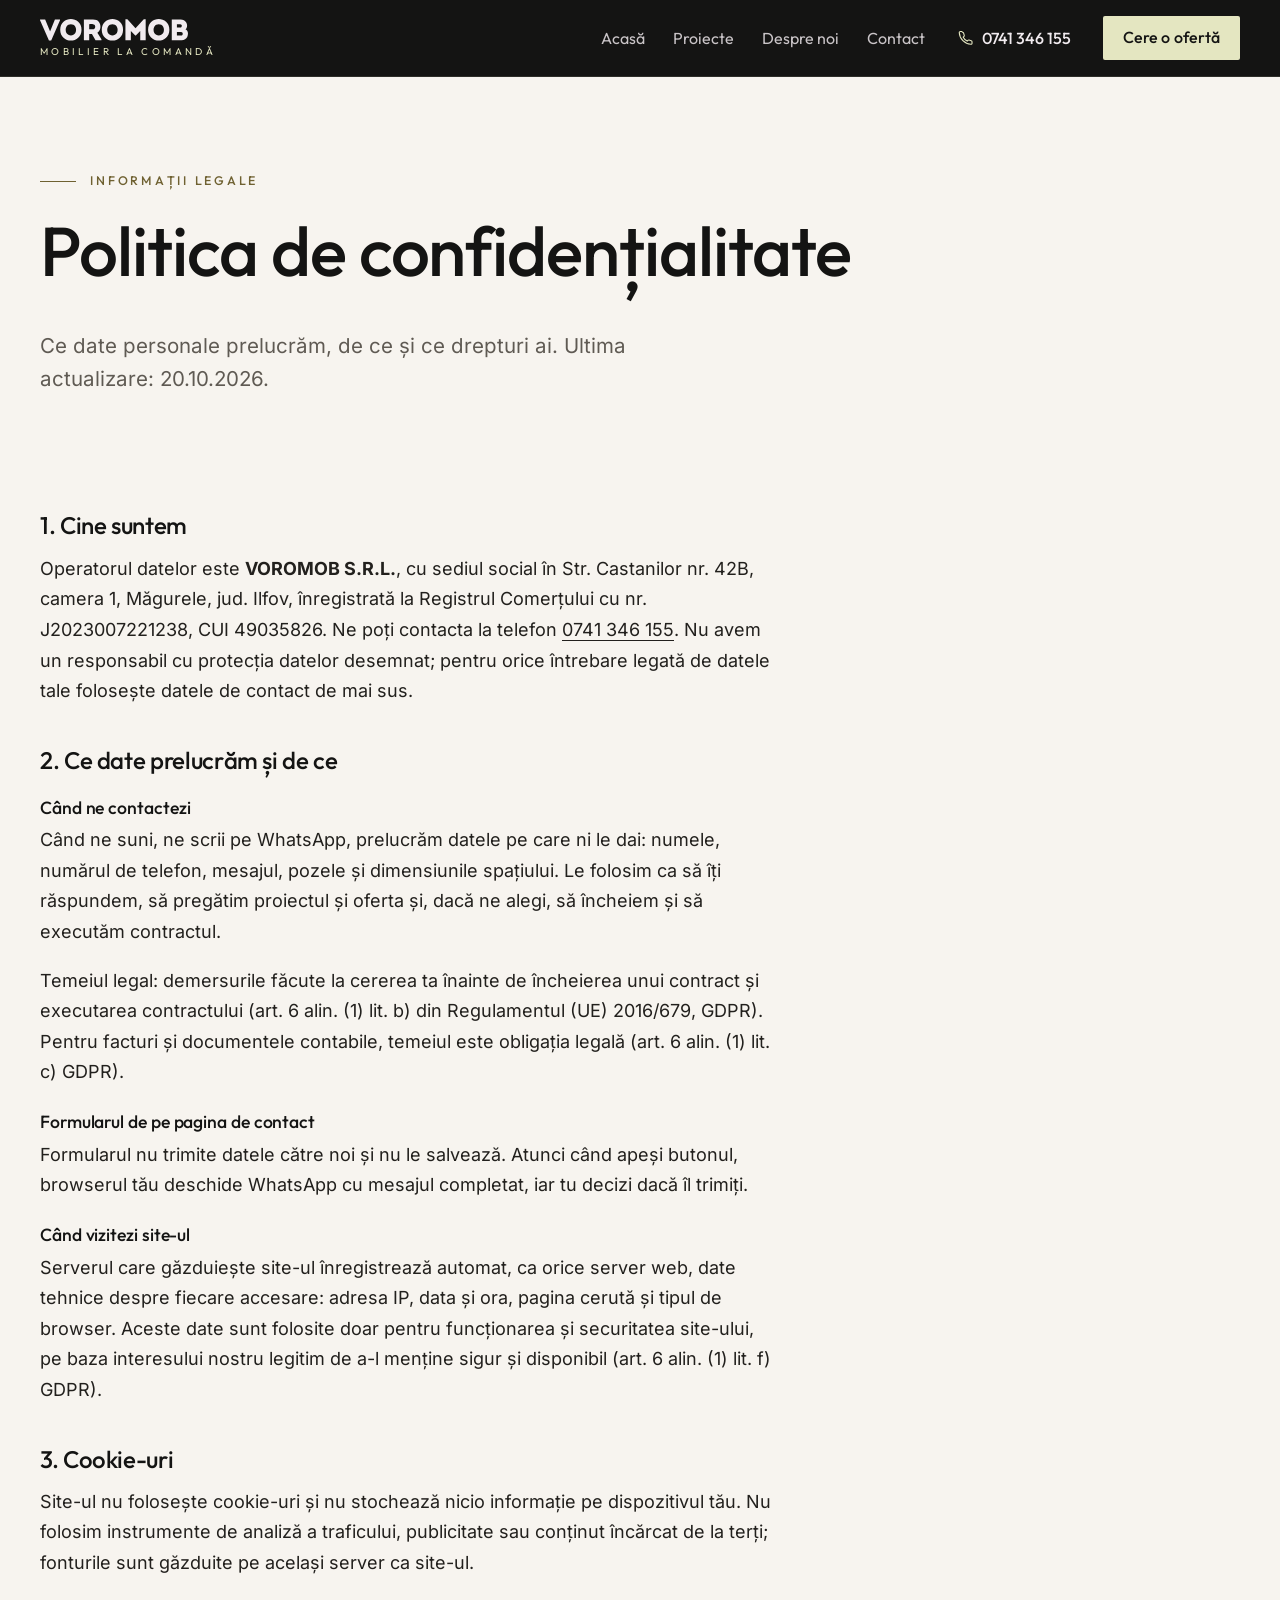
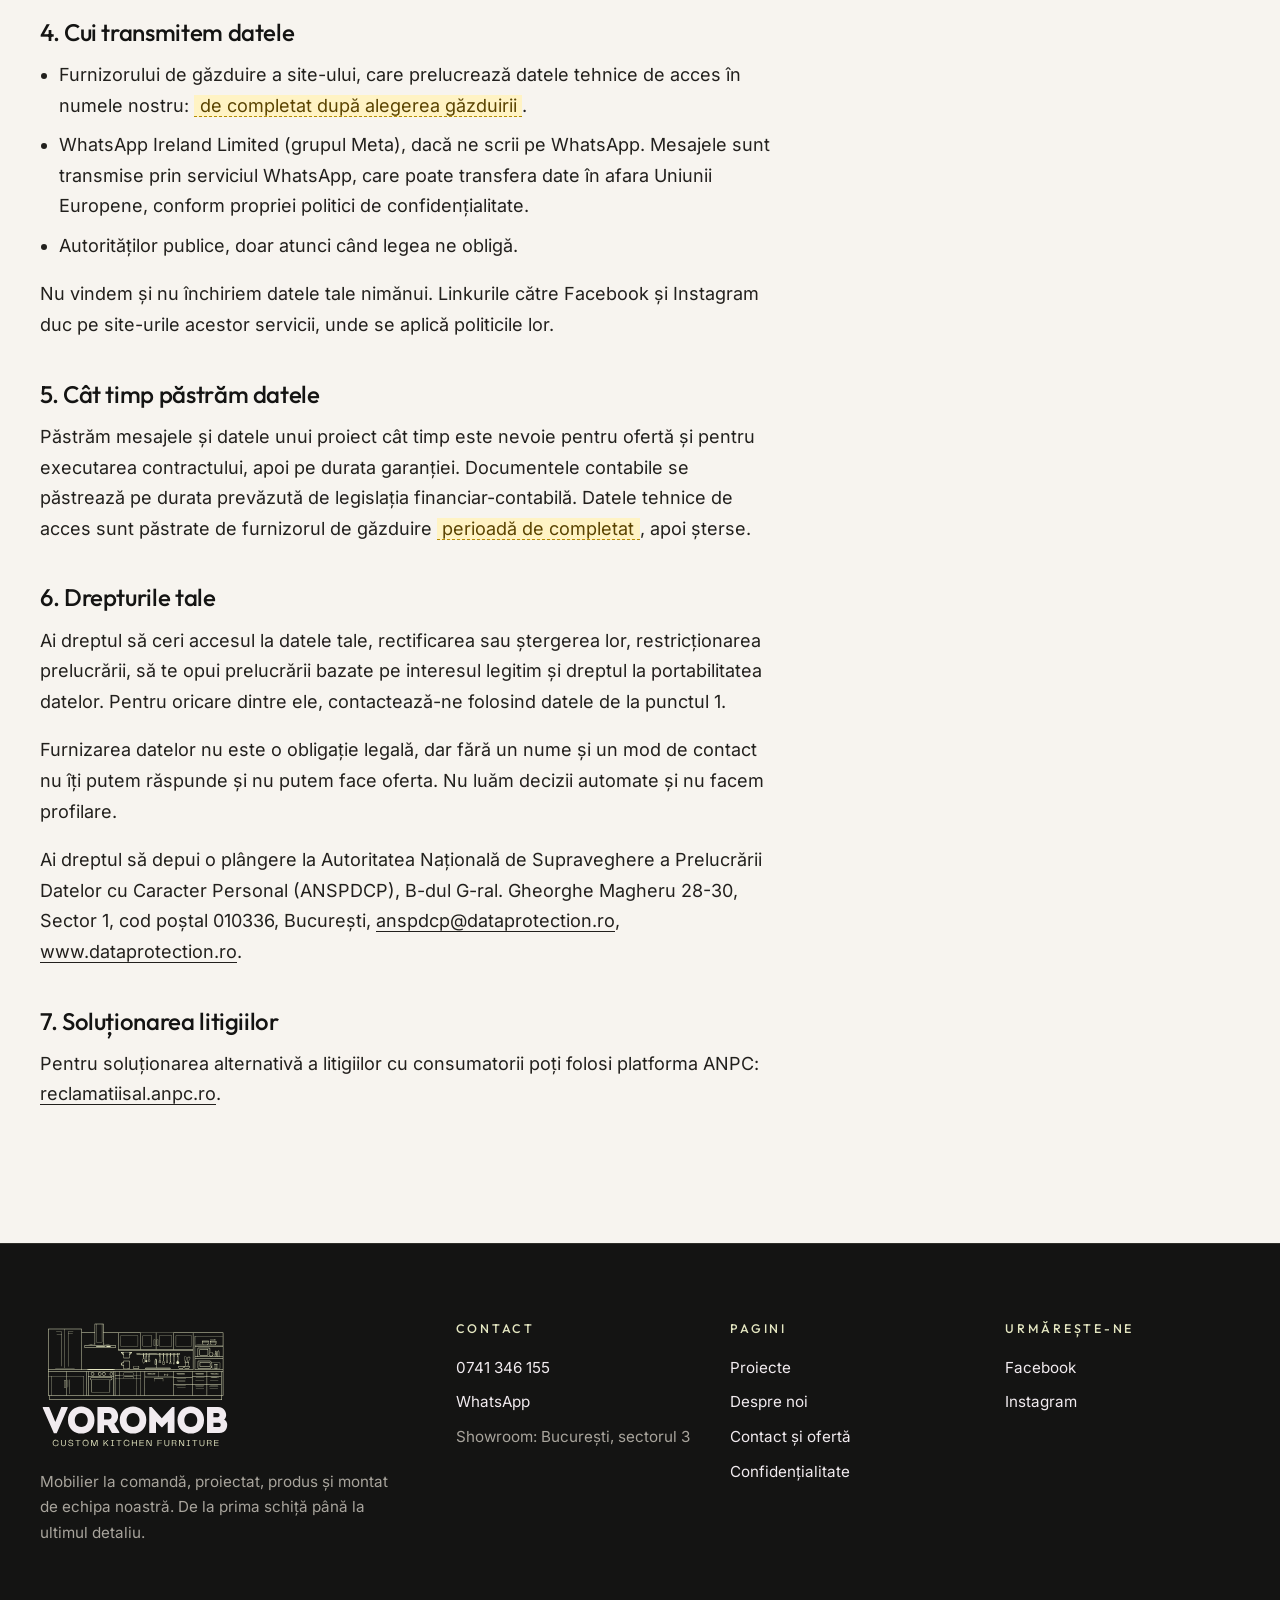
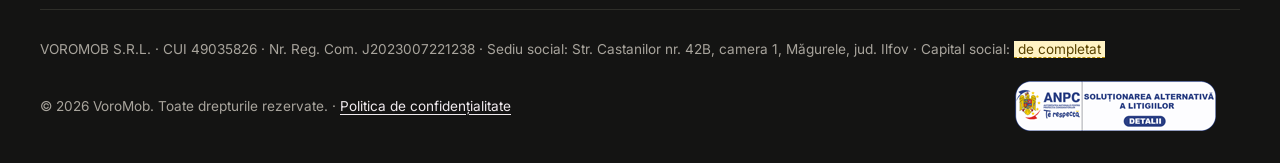
==== commit 62a697db: "preview 2026-10-24 20:08" ====
--- a/confidentialitate.html
+++ b/confidentialitate.html
@@ -29,7 +29,7 @@
 <header class="site-header">
   <div class="wrap header-bar">
     <a class="brand" href="index.html" aria-label="VoroMob, pagina principală">
-<svg class="wordmark" xmlns="http://www.w3.org/2000/svg" viewBox="130.8 507.5 637.5 92.8" aria-hidden="true" focusable="false"><path fill="currentColor" fill-rule="evenodd" d="M258.2 600.0C256.7 599.9 254.8 599.6 254.1 599.4C253.5 599.2 252.6 599.0 252.2 599.0C251.8 599.0 250.9 598.8 250.2 598.5C249.6 598.2 248.8 598.0 248.5 598.0C248.2 598.0 247.7 597.8 247.3 597.5C247.0 597.2 246.3 597.0 245.9 597.0C245.5 597.0 244.9 596.8 244.6 596.5C244.2 596.2 243.7 596.0 243.5 596.0C243.3 596.0 242.8 595.8 242.5 595.5C242.2 595.2 241.7 595.0 241.5 595.0C241.2 595.0 241.0 594.9 240.9 594.7C240.8 594.6 240.3 594.3 239.9 594.1C238.7 593.5 237.5 592.8 235.9 591.5C235.1 590.9 234.1 590.2 233.8 590.0C231.4 588.4 226.6 583.0 224.8 579.7C224.5 579.3 223.8 578.1 223.2 577.0C222.5 575.9 222.0 574.9 222.0 574.7C222.0 574.5 221.8 574.0 221.5 573.7C221.2 573.3 221.0 572.9 221.0 572.7C221.0 572.5 220.8 571.9 220.5 571.4C220.2 570.8 220.0 570.1 220.0 569.8C220.0 569.5 219.8 568.7 219.5 568.0C219.3 567.4 219.0 566.3 218.9 565.7C218.8 565.0 218.6 564.0 218.4 563.4C218.1 562.7 218.0 560.8 218.0 556.9C217.8 548.5 218.0 545.1 218.5 543.7C218.8 543.0 219.0 542.0 219.0 541.4C219.0 540.7 219.2 539.9 219.5 539.4C219.8 539.0 220.0 538.3 220.0 537.9C220.0 537.5 220.2 536.8 220.5 536.5C220.8 536.2 221.0 535.6 221.0 535.2C221.0 534.8 221.2 534.2 221.5 533.8C221.8 533.5 222.0 533.0 222.0 532.7C222.0 532.5 222.2 532.2 222.4 532.0C222.6 531.8 222.8 531.5 222.9 531.2C223.1 530.7 224.0 529.2 225.5 526.9C226.6 525.1 229.8 521.1 231.0 520.0C232.3 518.8 235.9 516.0 236.2 516.0C236.3 516.0 236.6 515.8 236.9 515.5C237.1 515.2 237.5 515.0 237.6 515.0C237.8 515.0 238.5 514.6 239.3 514.1C240.0 513.5 241.2 512.9 241.9 512.5C242.6 512.2 243.5 511.7 244.0 511.5C244.6 511.2 245.2 511.0 245.5 511.0C245.7 511.0 246.2 510.8 246.6 510.5C246.9 510.2 247.5 510.0 247.8 510.0C248.2 510.0 248.9 509.8 249.5 509.5C250.1 509.2 250.9 509.0 251.3 509.0C251.6 509.0 252.5 508.8 253.3 508.5C256.7 507.4 270.1 507.4 273.5 508.5C274.2 508.8 275.2 509.0 275.7 509.0C276.1 509.0 277.0 509.2 277.5 509.5C278.0 509.8 278.8 510.0 279.2 510.0C279.6 510.0 280.1 510.2 280.2 510.4C280.4 510.6 280.8 510.8 281.1 510.8C281.6 510.8 286.4 513.1 287.9 514.0C288.3 514.3 288.9 514.6 289.2 514.8C289.6 515.0 290.2 515.3 290.5 515.6C290.9 515.9 291.5 516.4 291.9 516.6C296.6 520.0 300.9 524.9 303.6 530.1C304.1 531.0 304.6 532.0 304.8 532.4C305.1 532.8 305.2 533.2 305.2 533.4C305.2 533.5 305.5 534.1 305.8 534.6C306.0 535.2 306.2 535.8 306.2 536.0C306.2 536.3 306.4 536.6 306.6 536.8C306.8 536.9 307.0 537.5 307.0 538.0C307.0 538.6 307.2 539.2 307.5 539.6C307.8 540.0 308.0 540.6 308.0 541.3C308.0 541.9 308.2 543.1 308.6 543.9C309.1 545.3 309.1 545.7 309.1 554.0C309.1 561.5 309.0 562.7 308.7 563.4C308.4 563.9 308.2 564.9 308.1 565.7C308.0 566.5 307.7 567.7 307.5 568.3C307.2 568.9 307.0 569.7 307.0 570.0C307.0 570.3 306.8 570.9 306.5 571.4C306.2 571.9 306.0 572.5 306.0 572.7C306.0 573.0 305.8 573.4 305.5 573.8C305.2 574.1 305.0 574.5 305.0 574.8C305.0 575.0 304.6 575.7 304.2 576.4C303.8 577.1 303.4 577.9 303.2 578.2C302.6 579.5 299.9 583.4 298.4 585.2C297.2 586.8 295.7 588.1 292.2 590.8C290.2 592.3 286.6 594.6 284.4 595.7C284.1 595.8 283.4 596.2 282.8 596.5C282.2 596.8 281.5 597.0 281.3 597.0C281.0 597.0 280.3 597.2 279.8 597.5C279.2 597.8 278.6 598.0 278.3 598.0C278.1 598.0 277.4 598.2 276.9 598.5C276.3 598.8 275.5 599.0 275.0 599.0C274.5 599.0 273.6 599.2 273.0 599.4C271.0 600.1 263.9 600.4 258.2 600.0ZM437.5 600.0C435.9 599.9 434.1 599.6 433.4 599.4C432.7 599.2 431.7 599.0 431.2 599.0C430.7 599.0 429.8 598.8 429.3 598.5C428.8 598.2 428.2 598.0 427.9 598.0C427.7 598.0 427.0 597.8 426.5 597.5C426.0 597.2 425.3 597.0 424.9 597.0C424.6 597.0 424.1 596.8 423.9 596.5C423.6 596.2 423.1 596.0 422.8 596.0C422.5 596.0 421.9 595.8 421.6 595.5C421.2 595.2 420.8 595.0 420.6 595.0C420.4 595.0 419.8 594.6 419.1 594.2C417.9 593.3 416.4 592.4 415.8 592.1C415.1 591.8 410.5 588.0 409.2 586.7C407.8 585.3 405.9 582.9 405.1 581.6C404.8 581.2 404.3 580.3 403.9 579.7C403.4 579.1 402.8 577.9 402.4 577.1C402.0 576.3 401.6 575.5 401.5 575.2C401.4 575.0 401.2 574.7 401.1 574.5C401.0 574.3 400.7 573.5 400.4 572.7C400.0 571.9 399.8 571.2 399.8 571.0C399.8 570.8 399.6 570.5 399.5 570.4C399.4 570.2 399.1 569.4 399.0 568.6C398.8 567.8 398.5 566.8 398.4 566.5C398.2 566.1 398.0 565.3 398.0 564.7C398.0 564.1 397.8 563.0 397.6 562.2C397.0 560.2 396.8 548.5 397.3 546.8C397.6 546.2 397.8 544.8 397.9 543.7C398.0 542.5 398.3 541.1 398.5 540.5C398.8 539.8 399.0 539.0 399.0 538.8C399.0 538.5 399.2 537.8 399.5 537.3C399.8 536.8 400.0 536.2 400.0 535.9C400.0 535.7 400.2 535.2 400.4 534.8C400.5 534.4 401.5 532.6 402.4 530.7C403.3 528.8 404.3 527.1 404.5 526.8C404.8 526.6 405.0 526.3 405.0 526.2C405.0 526.0 406.0 524.5 406.6 523.9C406.9 523.6 407.9 522.5 408.8 521.5C411.2 519.1 413.5 517.1 415.9 515.5C418.0 514.1 422.4 511.8 422.9 511.8C423.1 511.8 423.3 511.6 423.5 511.4C423.7 511.2 424.1 511.0 424.3 511.0C424.6 511.0 425.2 510.8 425.6 510.5C426.0 510.2 426.7 510.0 427.1 510.0C427.5 510.0 428.2 509.8 428.6 509.5C429.1 509.2 429.8 509.0 430.4 509.0C431.0 509.0 432.0 508.8 432.7 508.5C434.4 507.9 442.7 507.4 446.2 507.7C447.6 507.9 449.4 508.0 450.1 508.0C450.9 508.0 452.0 508.2 452.8 508.5C453.4 508.8 454.4 509.0 455.0 509.0C455.5 509.0 456.1 509.2 456.4 509.4C456.7 509.5 457.3 509.8 457.9 509.9C458.4 510.0 459.3 510.3 459.7 510.5C460.2 510.8 460.8 511.0 461.0 511.0C461.5 511.0 466.0 513.3 467.9 514.5C468.7 515.1 469.9 515.8 470.5 516.2C472.7 517.6 475.5 520.1 477.2 522.2C477.7 522.9 478.3 523.6 478.6 523.9C478.9 524.2 479.5 525.0 480.0 525.7C480.5 526.5 481.1 527.3 481.4 527.7C481.7 528.1 482.2 528.9 482.6 529.5C482.9 530.2 483.4 530.9 483.6 531.3C483.8 531.6 484.0 532.0 484.0 532.2C484.0 532.4 484.2 532.8 484.4 533.2C485.2 534.3 486.3 537.6 487.1 541.5C488.1 545.8 488.3 549.3 488.2 555.6C488.0 563.1 487.4 566.8 485.1 573.0C484.7 574.2 483.2 577.2 482.5 578.2C482.3 578.6 481.8 579.4 481.4 580.0C479.1 583.5 474.2 588.9 471.4 590.8C469.0 592.6 466.9 593.9 465.2 594.7C464.4 595.1 463.5 595.6 463.2 595.7C461.4 596.7 460.7 597.0 460.3 597.0C460.1 597.0 459.5 597.2 459.1 597.5C458.7 597.8 458.1 598.0 457.8 598.0C457.5 598.0 456.9 598.2 456.5 598.4C456.1 598.6 455.0 598.9 454.0 599.0C453.0 599.1 451.7 599.4 451.1 599.6C449.9 600.0 441.5 600.3 437.5 600.0ZM637.2 600.0C635.7 599.9 633.8 599.6 633.1 599.4C632.5 599.2 631.6 599.0 631.1 599.0C630.7 599.0 629.2 598.6 627.9 598.1C626.5 597.6 625.1 597.1 624.8 597.1C624.4 597.0 623.9 596.7 623.5 596.5C623.2 596.2 622.7 596.0 622.4 596.0C622.1 596.0 621.6 595.8 621.4 595.5C621.1 595.2 620.7 595.0 620.5 595.0C620.3 595.0 619.9 594.8 619.8 594.6C619.6 594.4 619.3 594.2 619.1 594.2C618.9 594.2 618.5 594.0 618.0 593.6C617.6 593.3 617.2 593.0 617.0 593.0C616.8 593.0 616.4 592.8 616.0 592.5C615.7 592.2 614.6 591.4 613.6 590.7C612.1 589.6 606.3 584.0 605.6 583.0C604.8 581.9 602.7 578.4 602.1 577.4C601.2 575.6 599.5 571.4 598.9 569.1C598.7 568.4 598.4 567.3 598.1 566.5C597.9 565.8 597.8 564.8 597.8 564.5C597.8 564.1 597.6 563.4 597.4 562.9C597.0 562.0 597.0 560.7 597.0 554.1C597.0 547.1 597.0 546.2 597.5 544.5C597.8 543.5 598.0 542.3 598.0 541.8C598.0 541.4 598.2 540.6 598.5 540.0C598.8 539.4 599.0 538.7 599.0 538.4C599.0 538.1 599.2 537.3 599.5 536.5C599.8 535.7 600.3 534.6 600.6 533.9C600.8 533.2 601.4 532.0 601.8 531.1C602.2 530.3 602.7 529.3 603.0 528.9C603.2 528.5 603.4 528.1 603.5 528.0C603.6 527.9 604.0 527.3 604.4 526.6C604.8 525.9 605.3 525.2 605.5 525.0C605.7 524.7 606.3 524.0 606.9 523.3C608.9 520.9 614.9 515.6 616.4 515.0C616.5 515.0 616.8 514.8 617.0 514.6C617.5 514.2 622.3 511.8 622.6 511.8C622.8 511.8 623.1 511.6 623.2 511.4C623.4 511.2 623.8 511.0 624.1 511.0C624.4 511.0 625.0 510.8 625.4 510.5C625.8 510.2 626.4 510.0 626.8 510.0C627.1 510.0 627.9 509.8 628.5 509.5C629.1 509.2 629.9 509.0 630.3 509.0C630.8 509.0 631.8 508.8 632.5 508.5C634.6 507.8 642.5 507.4 646.1 507.7C647.6 507.9 649.4 508.0 650.0 508.0C650.7 508.0 651.7 508.2 652.3 508.5C652.9 508.8 653.9 509.0 654.6 509.0C655.5 509.0 656.1 509.2 656.5 509.5C656.8 509.8 657.5 510.0 658.0 510.0C658.4 510.0 659.1 510.2 659.4 510.5C659.8 510.8 660.4 511.0 660.7 511.0C661.1 511.0 661.6 511.2 661.9 511.5C662.1 511.8 662.6 512.0 663.0 512.0C663.4 512.0 663.8 512.2 664.0 512.4C664.2 512.6 664.8 513.0 665.5 513.3C666.1 513.6 666.9 514.1 667.3 514.4C667.7 514.7 668.1 515.0 668.3 515.0C668.8 515.0 672.8 517.9 674.5 519.6C676.2 521.3 678.9 524.4 680.6 526.9C682.4 529.4 685.0 534.3 685.0 535.1C685.0 535.4 685.1 535.8 685.2 535.9C685.6 536.3 687.2 542.7 687.6 546.0C688.0 548.9 688.2 558.1 687.9 560.2C687.8 560.7 687.6 561.9 687.5 562.8C686.7 567.8 684.7 574.4 683.5 576.0C683.2 576.3 683.0 576.8 683.0 577.0C683.0 577.2 682.8 577.6 682.5 577.9C682.2 578.1 682.0 578.5 682.0 578.6C682.0 578.8 681.8 579.1 681.5 579.4C681.2 579.6 681.0 579.9 681.0 580.1C681.0 580.5 677.4 585.1 675.5 587.0C672.6 589.9 667.4 593.8 664.8 594.9C664.1 595.2 663.4 595.5 663.0 595.7C661.5 596.5 660.5 597.0 660.1 597.0C659.8 597.0 659.3 597.2 658.9 597.5C658.5 597.8 657.9 598.0 657.6 598.0C657.3 598.0 656.5 598.2 655.7 598.5C655.0 598.7 653.8 599.0 653.0 599.1C652.3 599.2 651.4 599.4 651.2 599.5C650.9 599.7 650.1 599.8 649.4 599.9C643.6 600.1 639.7 600.2 637.2 600.0ZM171.6 599.2L169.1 599.1L168.1 597.0C167.5 595.8 167.0 594.7 167.0 594.6C167.0 594.3 165.6 591.1 164.1 587.9C163.7 586.9 163.0 585.3 162.6 584.4C161.9 582.5 161.6 581.8 161.3 581.2C160.8 580.4 160.0 578.7 160.0 578.4C160.0 578.2 159.8 577.8 159.5 577.5C159.3 577.1 159.0 576.5 158.9 576.1C158.8 575.6 158.6 575.2 158.4 575.0C158.2 574.9 158.0 574.4 157.9 574.1C157.8 573.7 157.6 573.2 157.4 573.0C157.2 572.8 157.0 572.3 156.9 571.9C156.8 571.5 156.4 570.4 155.9 569.4C155.4 568.4 154.8 566.8 154.4 565.9C154.0 564.9 153.5 563.9 153.3 563.6C153.2 563.4 153.0 563.0 153.0 562.7C153.0 562.3 149.9 555.3 149.4 554.4C149.2 554.1 149.0 553.5 148.9 553.1C148.8 552.6 148.6 552.2 148.4 552.0C148.2 551.8 148.0 551.6 148.0 551.4C148.0 551.3 147.6 550.3 147.0 549.1C145.8 546.6 141.0 535.7 141.0 535.4C141.0 535.3 140.5 534.0 139.9 532.5C138.1 528.5 137.7 527.7 137.5 527.2C137.4 527.0 137.2 526.7 137.1 526.5C137.0 526.3 136.5 525.2 136.0 524.1C135.4 523.0 135.0 522.0 135.0 521.9C135.0 521.8 134.8 521.2 134.5 520.5C134.2 519.9 133.7 518.8 133.3 518.0C133.0 517.2 132.3 515.8 131.8 514.8C131.1 513.3 130.9 512.7 130.9 511.2C130.8 510.1 130.9 509.3 131.1 509.2C131.3 509.1 136.0 509.0 141.7 509.0L152.0 509.0L152.6 509.6C153.0 510.0 153.2 510.5 153.2 511.0C153.2 511.4 153.4 511.8 153.6 512.0C153.8 512.2 154.0 512.5 154.0 512.6C154.0 513.0 154.6 514.4 156.0 517.4C156.6 518.5 157.0 519.6 157.0 519.8C157.0 520.1 157.2 520.6 157.5 520.9C157.8 521.3 158.0 521.8 158.0 522.1C158.0 522.4 158.2 523.0 158.5 523.4C158.8 523.8 159.0 524.3 159.0 524.5C159.0 524.8 159.2 525.2 159.5 525.6C159.8 525.9 160.0 526.5 160.0 526.8C160.0 527.1 160.2 527.6 160.4 527.9C160.6 528.2 161.1 529.3 161.5 530.4C162.6 533.0 163.9 536.6 164.5 538.2C165.1 539.7 166.0 541.9 166.6 543.0C166.8 543.4 167.0 543.8 167.0 544.0C167.0 544.3 167.7 545.9 168.5 547.5C168.8 548.1 169.0 548.6 169.0 548.8C169.0 548.9 169.4 550.0 170.0 551.2C170.6 552.3 171.0 553.4 171.0 553.5C171.0 553.7 171.2 554.2 171.5 554.8C172.8 557.4 173.0 557.8 173.0 558.2C173.0 558.8 174.1 559.6 174.5 559.4C174.6 559.3 174.8 558.9 174.9 558.5C175.0 558.1 175.2 557.7 175.4 557.5C175.6 557.3 175.8 557.0 175.8 556.8C175.8 556.6 176.0 555.8 176.4 555.1C176.7 554.4 177.0 553.7 177.0 553.5C177.0 553.2 177.2 552.9 177.3 552.8C177.5 552.6 177.8 552.1 177.8 551.7C177.9 551.2 178.3 550.0 178.8 549.0C179.2 548.0 179.7 546.6 179.9 545.9C180.1 545.2 180.5 544.3 180.6 544.0C180.8 543.7 181.2 542.7 181.5 541.9C181.8 541.0 182.3 540.0 182.5 539.5C182.8 539.0 183.0 538.4 183.0 538.2C183.0 538.0 183.2 537.5 183.5 537.2C183.8 536.8 184.0 536.3 184.0 536.0C184.0 535.7 184.2 535.2 184.5 534.8C184.8 534.5 185.0 533.9 185.0 533.6C185.0 533.2 185.2 532.7 185.5 532.3C185.8 532.0 186.0 531.4 186.0 531.1C186.0 530.8 186.2 530.4 186.4 530.3C186.6 530.1 186.8 529.5 186.9 529.0C187.0 528.5 187.2 527.9 187.4 527.7C187.6 527.6 187.8 527.1 187.9 526.7C188.0 526.2 188.4 525.1 188.9 524.1C189.3 523.2 189.8 521.9 190.0 521.3C190.1 520.7 190.4 520.2 190.5 520.1C190.6 520.0 190.8 519.8 190.8 519.6C190.8 519.4 190.9 518.8 191.1 518.4C191.8 516.8 193.0 513.7 193.0 513.4C193.0 513.2 193.3 512.5 193.6 511.9C194.0 511.2 194.2 510.5 194.2 510.3C194.2 510.0 194.5 509.6 194.7 509.4C195.1 509.0 196.2 509.0 205.6 509.0C217.7 509.0 216.7 508.7 216.3 511.8C216.1 513.0 215.7 514.3 215.2 515.5C214.7 516.6 214.0 518.2 213.6 519.2C212.7 521.4 211.1 525.3 210.3 527.0C210.0 527.8 209.5 528.8 209.3 529.2C209.1 529.7 208.7 530.5 208.5 531.0C208.2 531.6 208.0 532.1 208.0 532.3C208.0 532.4 207.8 532.8 207.5 533.2C207.2 533.5 207.0 534.0 207.0 534.3C207.0 534.6 206.8 535.1 206.5 535.4C206.2 535.8 206.0 536.2 206.0 536.4C206.0 536.6 205.8 537.1 205.6 537.5C205.4 537.8 204.9 538.9 204.5 539.9C204.1 540.8 203.4 542.3 203.0 543.1C202.6 544.0 202.0 545.5 201.5 546.6C200.3 549.9 198.8 553.5 197.9 555.4C197.4 556.4 197.0 557.4 197.0 557.5C197.0 557.7 196.8 558.2 196.5 558.7C196.1 559.6 195.6 560.6 194.4 563.2C194.2 563.9 193.8 564.5 193.7 564.8C193.6 565.0 193.4 565.3 193.3 565.5C193.3 565.7 192.9 566.5 192.6 567.2C191.4 569.9 191.0 570.6 190.5 571.9C190.3 572.6 189.6 574.2 189.0 575.5C188.5 576.8 188.0 577.9 188.0 578.0C188.0 578.1 187.6 579.2 187.0 580.3C186.4 581.5 186.0 582.6 186.0 582.8C186.0 583.0 185.8 583.5 185.5 583.9C185.2 584.3 185.0 584.8 185.0 584.9C185.0 585.2 184.3 586.7 181.8 591.9C181.4 592.9 181.0 593.8 181.0 594.0C181.0 594.2 180.8 594.6 180.5 594.9C180.2 595.3 180.0 595.8 180.0 596.1C180.0 596.4 179.8 596.8 179.6 597.0C179.4 597.2 179.2 597.6 179.1 598.0C179.0 598.4 178.8 598.8 178.7 599.0C178.3 599.3 174.8 599.4 171.6 599.2ZM499.4 598.2C498.9 597.9 498.8 509.5 499.3 509.1C499.5 508.9 501.2 508.8 503.6 508.9L507.5 508.9L508.6 510.1C509.2 510.8 510.0 511.8 510.4 512.2C510.8 512.7 511.3 513.3 511.5 513.5C511.7 513.7 512.3 514.4 512.8 515.0C513.2 515.6 514.9 517.4 516.4 519.0C517.9 520.6 520.0 522.9 521.1 524.2C522.2 525.5 523.2 526.7 523.4 526.9C524.2 527.8 528.9 532.9 530.0 534.2C530.8 535.1 532.3 536.7 533.3 537.8C534.3 538.8 535.6 540.2 536.2 541.0C538.5 543.7 538.9 544.1 540.4 545.7C541.3 546.5 542.1 547.2 542.3 547.2C542.4 547.2 543.2 546.6 543.9 545.8C544.7 545.0 546.6 543.1 548.1 541.5C549.6 539.9 552.0 537.4 553.2 535.9C554.5 534.4 557.3 531.4 559.3 529.2C563.8 524.7 564.8 523.6 565.3 522.8C565.5 522.4 567.7 520.0 570.1 517.5C572.6 515.0 575.3 512.0 576.2 511.0C577.7 509.3 577.9 509.1 579.0 509.0C580.4 508.8 585.4 508.9 585.7 509.1C586.2 509.4 586.1 597.6 585.7 598.0C585.2 598.4 563.8 598.4 563.4 598.0C563.1 597.7 563.0 594.8 562.9 578.4C562.9 558.8 562.9 558.4 562.0 559.3C561.8 559.5 559.7 561.7 557.4 564.0C553.5 568.0 551.4 570.2 548.2 573.7C547.5 574.4 546.2 575.7 545.2 576.6C543.6 578.1 543.4 578.2 542.4 578.2C541.3 578.2 541.1 578.2 539.4 576.4C538.4 575.4 537.1 574.1 536.6 573.5C536.1 572.9 534.1 570.7 532.2 568.8C530.2 566.8 527.3 563.7 525.8 562.1C523.0 559.0 522.4 558.6 522.2 559.4C522.1 559.6 522.0 568.3 522.0 578.8C522.0 589.3 521.9 597.9 521.8 598.0C521.6 598.3 499.8 598.4 499.4 598.2ZM699.2 598.1C699.1 597.9 699.0 580.1 699.1 553.5L699.1 509.1L719.9 509.1C737.6 509.0 740.8 509.0 741.6 509.4C742.2 509.6 743.2 509.8 743.9 509.9C744.6 510.0 745.5 510.3 746.0 510.5C746.5 510.8 747.1 511.0 747.4 511.0C747.6 511.0 748.4 511.4 749.1 511.8C749.8 512.2 750.7 512.7 751.1 512.9C752.5 513.7 755.9 516.4 757.6 518.1C759.9 520.4 762.3 524.5 763.1 527.6C763.3 528.3 763.7 529.5 763.9 530.2C764.4 531.9 764.5 539.3 764.1 540.9C763.0 544.8 761.0 548.6 759.1 550.8C758.3 551.6 758.4 552.4 759.3 553.0C761.1 554.1 762.0 554.8 763.0 555.9C763.6 556.6 764.3 557.4 764.5 557.7C764.8 558.0 765.0 558.3 765.0 558.4C765.0 558.5 765.2 558.8 765.5 559.1C766.4 560.3 767.7 564.1 768.0 566.8C768.4 569.5 768.1 576.6 767.6 577.6C767.4 578.0 767.2 578.8 767.1 579.2C766.7 581.7 763.7 587.2 761.4 589.8C760.1 591.3 757.4 593.6 756.2 594.2C755.2 594.8 754.5 595.2 754.0 595.6C753.8 595.8 753.3 596.0 753.0 596.0C752.7 596.0 752.2 596.2 751.8 596.5C751.4 596.7 750.6 597.0 750.0 597.1C749.4 597.2 748.6 597.5 748.2 597.7C747.4 598.1 745.8 598.1 729.0 598.2C718.9 598.2 708.1 598.3 705.0 598.3C701.2 598.4 699.4 598.3 699.2 598.1ZM320.0 597.6C319.6 596.7 319.7 510.1 320.0 509.5C320.3 509.0 320.8 509.0 341.9 509.0C360.3 509.0 363.8 509.1 364.6 509.4C365.2 509.6 366.3 509.8 367.1 509.9C367.9 510.0 369.0 510.3 369.5 510.5C370.0 510.8 370.6 511.0 370.9 511.0C371.7 511.0 375.3 512.9 378.1 514.9C380.8 516.7 384.2 519.9 384.9 521.3C385.1 521.7 385.6 522.4 385.9 522.8C386.7 523.8 389.0 528.6 389.0 529.4C389.0 529.6 389.2 530.4 389.5 531.2C389.8 531.9 390.2 534.4 390.5 536.5L391.1 540.5L390.5 544.7C389.9 549.3 389.2 551.7 387.6 555.1C386.5 557.6 384.3 561.0 383.2 562.0C382.1 563.1 379.4 565.4 378.7 565.8C377.5 566.6 377.5 566.6 381.1 572.2C381.9 573.4 382.7 574.8 383.0 575.2C383.3 575.7 384.1 577.0 384.8 578.1C385.5 579.2 387.0 581.7 388.1 583.6C389.2 585.5 390.7 588.1 391.5 589.3C392.3 590.6 393.0 591.6 393.0 591.7C393.0 592.0 394.4 593.9 394.8 594.2C395.1 594.5 395.2 597.5 394.9 598.0C394.8 598.2 389.5 598.2 382.4 598.2C369.3 598.2 369.0 598.2 369.0 597.0C369.0 596.8 368.8 596.4 368.5 596.1C368.2 595.9 368.0 595.5 368.0 595.4C368.0 595.1 366.6 592.4 366.0 591.5C365.5 590.8 364.7 589.4 364.0 588.0C363.4 587.0 363.1 586.4 362.5 585.5C362.2 585.1 361.7 584.2 361.4 583.5C360.7 582.2 359.5 580.2 358.5 578.7C358.3 578.4 358.0 577.9 357.9 577.6C357.8 577.3 357.6 577.0 357.5 577.0C357.4 577.0 357.1 576.6 356.9 576.2C356.7 575.7 356.4 575.1 356.2 574.9C355.0 572.9 354.6 572.4 354.4 572.2C353.9 571.9 342.9 572.0 342.6 572.3C342.3 572.5 342.2 575.7 342.2 585.0C342.2 591.9 342.2 597.6 342.1 597.9C342.0 598.2 340.8 598.2 331.1 598.2L320.2 598.2L320.0 597.6ZM266.2 578.1C268.0 578.0 269.8 577.6 270.2 577.4C270.6 577.2 271.2 577.0 271.4 577.0C273.0 577.0 278.4 573.2 280.3 570.9C280.8 570.2 281.3 569.5 281.5 569.4C282.2 568.5 283.7 566.0 283.9 565.5C284.0 565.2 284.2 564.7 284.4 564.5C284.6 564.2 284.9 563.5 285.0 562.8C285.1 562.1 285.3 561.4 285.5 561.2C286.4 560.1 286.3 548.1 285.4 546.3C285.2 545.9 285.0 545.2 285.0 544.9C285.0 544.0 283.2 540.8 281.3 538.2C279.6 535.9 275.2 532.0 274.4 532.0C274.1 532.0 273.7 531.8 273.3 531.5C273.0 531.2 272.5 531.0 272.2 531.0C271.9 531.0 271.4 530.8 271.0 530.6C270.6 530.4 269.7 530.2 268.8 530.0C268.0 529.9 267.1 529.7 266.7 529.5C265.5 529.1 256.8 530.0 255.9 530.7C255.8 530.8 255.3 531.0 254.8 531.1C254.4 531.2 254.0 531.4 253.9 531.5C253.8 531.6 253.1 532.0 252.3 532.4C249.6 533.7 243.0 541.0 243.0 542.7C243.0 542.9 242.8 543.4 242.5 543.9C242.2 544.4 242.0 545.1 242.0 545.4C242.0 545.7 241.8 546.4 241.6 546.9C241.1 548.1 240.8 556.0 241.2 558.5C241.5 560.5 242.2 563.1 242.6 564.1C243.4 565.8 243.5 566.1 243.8 566.7C244.0 567.0 244.4 567.5 244.6 567.7C244.8 568.0 245.0 568.3 245.0 568.4C245.0 568.5 245.3 568.9 245.6 569.2C245.9 569.5 246.5 570.2 247.0 570.9C248.1 572.4 251.5 575.1 253.5 576.0C255.6 577.0 258.5 577.9 260.6 578.2C261.6 578.3 262.5 578.4 262.6 578.5C262.8 578.5 264.3 578.3 266.2 578.1ZM446.0 578.1C447.6 577.9 449.2 577.5 449.5 577.4C449.9 577.2 450.4 577.0 450.5 577.0C451.1 577.0 455.0 574.9 456.3 573.9C462.0 569.5 464.6 564.3 465.3 556.1C465.7 550.5 464.9 545.8 462.8 541.4C461.9 539.7 461.3 538.8 459.2 536.7C456.1 533.5 454.3 532.3 450.1 530.7C448.1 529.8 443.6 529.2 441.2 529.5C438.0 529.9 436.4 530.2 435.6 530.6C435.1 530.8 434.6 531.0 434.3 531.0C434.0 531.0 433.5 531.2 433.2 531.5C432.8 531.8 432.4 532.0 432.1 532.0C431.9 532.0 431.6 532.2 431.3 532.5C431.1 532.8 430.8 533.0 430.6 533.0C430.5 533.0 430.1 533.2 429.9 533.5C429.6 533.8 429.3 534.0 429.1 534.0C428.6 534.0 425.5 537.3 424.4 539.0C422.6 541.7 421.0 545.4 421.0 547.0C421.0 547.6 420.8 548.4 420.6 548.9C420.0 550.3 420.0 556.6 420.6 558.7C420.8 559.6 421.0 560.7 421.0 561.2C421.0 561.8 421.2 562.4 421.5 562.8C421.8 563.2 422.0 563.7 422.0 564.1C422.0 564.4 422.2 565.0 422.5 565.3C422.8 565.7 423.0 566.1 423.0 566.3C423.0 567.2 426.9 572.1 428.6 573.5C429.2 573.9 429.8 574.3 429.9 574.5C430.6 575.1 434.5 577.0 435.0 577.0C435.3 577.0 435.8 577.2 436.1 577.3C436.6 577.7 439.2 578.1 441.5 578.3C442.0 578.4 442.5 578.4 442.8 578.5C443.0 578.5 444.4 578.3 446.0 578.1ZM646.6 578.0C647.6 577.9 648.8 577.6 649.2 577.4C649.6 577.2 650.1 577.0 650.3 577.0C650.7 577.0 653.3 575.7 654.3 575.1C654.6 574.8 655.4 574.3 656.0 573.9C658.3 572.4 661.1 569.1 662.5 566.2C662.9 565.3 663.4 564.4 663.5 564.2C663.6 564.0 664.0 562.8 664.3 561.6C665.1 558.3 665.1 549.4 664.3 546.2C663.4 542.6 662.6 540.9 660.6 538.5C658.3 535.7 656.1 533.6 654.7 533.0C654.4 532.9 653.6 532.4 652.9 532.0C652.3 531.6 651.4 531.2 651.1 531.1C650.7 531.0 650.1 530.8 649.7 530.6C649.4 530.4 647.7 530.0 646.0 529.7C643.3 529.3 642.6 529.2 640.9 529.5C636.5 530.1 635.7 530.2 635.3 530.6C635.0 530.8 634.6 531.0 634.4 531.0C634.1 531.0 633.6 531.2 633.2 531.4C632.9 531.6 632.3 531.9 631.9 532.1C629.9 533.1 628.2 534.3 627.1 535.5C626.6 536.1 625.8 536.9 625.5 537.3C624.3 538.6 623.3 540.1 622.6 541.6C622.2 542.5 621.8 543.5 621.6 543.9C621.3 544.3 621.1 545.2 621.0 545.9C620.9 546.6 620.6 547.6 620.4 548.2C619.8 549.8 619.9 558.6 620.6 560.1C620.8 560.6 621.0 561.4 621.0 561.8C621.0 562.3 621.2 563.0 621.4 563.4C621.6 563.8 622.0 564.7 622.3 565.4C623.3 568.1 628.0 574.0 629.1 574.0C629.3 574.0 629.6 574.2 629.9 574.5C630.1 574.8 630.5 575.0 630.6 575.0C630.8 575.0 631.1 575.2 631.4 575.5C631.6 575.8 632.1 576.0 632.3 576.0C632.6 576.0 633.0 576.2 633.2 576.3C634.1 577.1 637.1 577.9 640.5 578.2C642.5 578.5 643.4 578.4 646.6 578.0ZM741.1 578.1C742.5 577.9 744.4 576.2 745.3 574.4C746.2 572.6 746.3 568.3 745.5 567.2C745.2 566.8 745.0 566.4 745.0 566.3C745.0 565.8 743.5 564.2 742.4 563.6L741.3 563.0L731.4 562.9C726.0 562.9 721.5 562.9 721.3 562.9C720.9 563.1 720.9 577.8 721.3 578.2C721.6 578.5 739.2 578.4 741.1 578.1ZM362.9 551.3C364.5 550.2 365.5 549.4 366.1 548.5C367.1 546.8 368.0 544.9 368.0 544.4C368.0 544.1 368.2 543.0 368.4 542.0C368.8 540.4 368.8 540.2 368.4 538.9C368.2 538.2 368.0 537.3 368.0 536.9C368.0 535.0 365.5 531.4 363.3 530.1C361.8 529.2 357.8 528.9 349.3 529.1C343.3 529.3 342.7 529.4 342.5 529.8C342.1 530.5 342.2 551.3 342.6 551.7C342.8 552.0 345.0 552.0 352.4 552.0L361.9 551.9L362.9 551.3ZM738.0 543.5C739.6 542.9 740.3 542.2 741.4 540.1C742.3 538.5 742.3 534.8 741.4 533.3C739.9 530.8 739.6 530.5 738.5 529.9C737.4 529.3 737.2 529.3 729.5 529.2C725.1 529.2 721.4 529.3 721.3 529.4C721.0 529.5 720.9 543.5 721.2 543.8C721.3 543.9 724.8 544.0 729.0 544.0C736.1 544.0 736.7 544.0 738.0 543.5Z"/></svg>      <span class="brand-tag">Mobilier la comandă</span>
+<svg class="wordmark" xmlns="http://www.w3.org/2000/svg" viewBox="542 2121 2646 386" aria-hidden="true" focusable="false"><path fill="currentColor" d="M633.4 2127.8L720.4 2337.9L723.1 2337.9L808 2127.8L899.2 2127.8L899.2 2142.2L741.6 2503.4L701.3 2503.4L542.2 2142.2L542.2 2127.8ZM633.4 2127.8M1283.8 2314C1283.8 2346.2 1278.4 2374.3 1267.6 2398.4C1256.8 2422.4 1242.4 2442.5 1224.4 2458.6C1206.3 2474.7 1186 2486.8 1163.4 2494.9C1140.7 2503.1 1117.4 2507.1 1093.3 2507.1C1069.3 2507.1 1046 2503.1 1023.3 2494.9C1000.7 2486.8 980.4 2474.7 962.3 2458.6C944.3 2442.5 929.9 2422.4 919.1 2398.4C908.3 2374.3 902.9 2346.2 902.9 2314C902.9 2281.9 908.3 2253.7 919.1 2229.7C929.9 2205.6 944.3 2185.6 962.3 2169.5C980.4 2153.4 1000.7 2141.4 1023.3 2133.4C1046 2125.5 1069.3 2121.5 1093.3 2121.5C1117.4 2121.5 1140.7 2125.5 1163.4 2133.4C1186 2141.4 1206.3 2153.4 1224.4 2169.5C1242.4 2185.6 1256.8 2205.6 1267.6 2229.7C1278.4 2253.7 1283.8 2281.9 1283.8 2314ZM1000.5 2314C1000.5 2336.3 1005 2355 1014 2370C1023.1 2385 1034.6 2396.3 1048.8 2403.7C1062.9 2411.1 1077.9 2414.8 1093.6 2414.8C1109.3 2414.8 1124.3 2411.1 1138.4 2403.7C1152.6 2396.3 1164.2 2385 1173.2 2370C1182.2 2355 1186.7 2336.3 1186.7 2314C1186.7 2291.8 1182.2 2273.2 1173.2 2258.3C1164.2 2243.5 1152.6 2232.3 1138.4 2224.9C1124.3 2217.5 1109.3 2213.8 1093.6 2213.8C1077.9 2213.8 1062.9 2217.5 1048.8 2224.9C1034.6 2232.3 1023.1 2243.5 1014 2258.3C1005 2273.2 1000.5 2291.8 1000.5 2314ZM1000.5 2314.0M1567.6 2367.6L1640.3 2485.4L1640.3 2499.2L1534.2 2499.2L1470.5 2389.9L1421.2 2389.9L1421.2 2499.2C1405.3 2499.2 1389.3 2499.2 1373.4 2499.2C1357.5 2499.2 1341.8 2499.2 1326.2 2499.2C1326.2 2437.3 1326.2 2375.4 1326.2 2313.5C1326.2 2251.6 1326.2 2189.7 1326.2 2127.8C1353.1 2127.8 1380.2 2127.8 1407.6 2127.8C1435.1 2127.8 1462.2 2127.8 1489.1 2127.8C1513.5 2127.8 1534.5 2132.3 1552.2 2141.1C1569.9 2149.9 1584.2 2161.6 1595.2 2176.1C1606.1 2190.6 1613.8 2206.6 1618.2 2224.1C1622.7 2241.6 1623.7 2259.4 1621.4 2277.4C1619.1 2295.5 1613.5 2312.4 1604.4 2328.1C1595.4 2343.8 1583.1 2357 1567.6 2367.6ZM1489.1 2305.5C1499.3 2305.5 1507.6 2302.4 1514 2296.3C1520.4 2290.1 1524.7 2282.4 1527 2273.2C1529.3 2264 1529.4 2254.8 1527.3 2245.6C1525.1 2236.4 1521 2228.6 1514.8 2222.3C1508.6 2215.9 1500 2212.7 1489.1 2212.7C1478.1 2212.4 1466.9 2212.3 1455.4 2212.4C1443.9 2212.6 1432.5 2212.7 1421.2 2212.7C1421.2 2227.9 1421.2 2243.5 1421.2 2259.4C1421.2 2275.3 1421.2 2290.7 1421.2 2305.5ZM1489.1 2305.5M2027 2314C2027 2346.2 2021.6 2374.3 2010.8 2398.4C2000 2422.4 1985.6 2442.5 1967.5 2458.6C1949.5 2474.7 1929.2 2486.8 1906.5 2494.9C1883.9 2503.1 1860.6 2507.1 1836.5 2507.1C1812.5 2507.1 1789.1 2503.1 1766.5 2494.9C1743.9 2486.8 1723.5 2474.7 1705.5 2458.6C1687.5 2442.5 1673.1 2422.4 1662.3 2398.4C1651.5 2374.3 1646.1 2346.2 1646.1 2314C1646.1 2281.9 1651.5 2253.7 1662.3 2229.7C1673.1 2205.6 1687.5 2185.6 1705.5 2169.5C1723.5 2153.4 1743.9 2141.4 1766.5 2133.4C1789.1 2125.5 1812.5 2121.5 1836.5 2121.5C1860.6 2121.5 1883.9 2125.5 1906.5 2133.4C1929.2 2141.4 1949.5 2153.4 1967.5 2169.5C1985.6 2185.6 2000 2205.6 2010.8 2229.7C2021.6 2253.7 2027 2281.9 2027 2314ZM1743.7 2314C1743.7 2336.3 1748.2 2355 1757.2 2370C1766.2 2385 1777.8 2396.3 1792 2403.7C1806.1 2411.1 1821.1 2414.8 1836.8 2414.8C1852.5 2414.8 1867.5 2411.1 1881.6 2403.7C1895.8 2396.3 1907.3 2385 1916.4 2370C1925.4 2355 1929.9 2336.3 1929.9 2314C1929.9 2291.8 1925.4 2273.2 1916.4 2258.3C1907.3 2243.5 1895.8 2232.3 1881.6 2224.9C1867.5 2217.5 1852.5 2213.8 1836.8 2213.8C1821.1 2213.8 1806.1 2217.5 1792 2224.9C1777.8 2232.3 1766.2 2243.5 1757.2 2258.3C1748.2 2273.2 1743.7 2291.8 1743.7 2314ZM1743.7 2314.0M2249.8 2288L2397.8 2126.8L2431.7 2126.8L2431.7 2499.2C2415.4 2499.2 2399.3 2499.2 2383.2 2499.2C2367.1 2499.2 2350.9 2499.2 2334.6 2499.2L2334.6 2333.7L2255.6 2416.4L2245 2416.4L2166.5 2333.7L2166.5 2499.2C2150.2 2499.2 2134 2499.2 2117.9 2499.2C2101.8 2499.2 2085.7 2499.2 2069.4 2499.2L2069.4 2126.8L2104.4 2126.8ZM2249.8 2288.0M2855.6 2314C2855.6 2346.2 2850.2 2374.3 2839.4 2398.4C2828.6 2422.4 2814.2 2442.5 2796.1 2458.6C2778.1 2474.7 2757.8 2486.8 2735.1 2494.9C2712.5 2503.1 2689.2 2507.1 2665.1 2507.1C2641.1 2507.1 2617.7 2503.1 2595.1 2494.9C2572.5 2486.8 2552.1 2474.7 2534.1 2458.6C2516.1 2442.5 2501.6 2422.4 2490.9 2398.4C2480.1 2374.3 2474.7 2346.2 2474.7 2314C2474.7 2281.9 2480.1 2253.7 2490.9 2229.7C2501.6 2205.6 2516.1 2185.6 2534.1 2169.5C2552.1 2153.4 2572.5 2141.4 2595.1 2133.4C2617.7 2125.5 2641.1 2121.5 2665.1 2121.5C2689.2 2121.5 2712.5 2125.5 2735.1 2133.4C2757.8 2141.4 2778.1 2153.4 2796.1 2169.5C2814.2 2185.6 2828.6 2205.6 2839.4 2229.7C2850.2 2253.7 2855.6 2281.9 2855.6 2314ZM2572.3 2314C2572.3 2336.3 2576.8 2355 2585.8 2370C2594.8 2385 2606.4 2396.3 2620.6 2403.7C2634.7 2411.1 2649.6 2414.8 2665.4 2414.8C2681.1 2414.8 2696.1 2411.1 2710.2 2403.7C2724.3 2396.3 2735.9 2385 2744.9 2370C2754 2355 2758.5 2336.3 2758.5 2314C2758.5 2291.8 2754 2273.2 2744.9 2258.3C2735.9 2243.5 2724.3 2232.3 2710.2 2224.9C2696.1 2217.5 2681.1 2213.8 2665.4 2213.8C2649.6 2213.8 2634.7 2217.5 2620.6 2224.9C2606.4 2232.3 2594.8 2243.5 2585.8 2258.3C2576.8 2273.2 2572.3 2291.8 2572.3 2314ZM2572.3 2314.0M3172.8 2241.9C3172.8 2252.9 3170.2 2264.4 3165.1 2276.6C3160 2288.8 3152.8 2298.6 3143.6 2306.1C3158.8 2313.9 3170 2324.3 3177.3 2337.4C3184.5 2350.5 3188.2 2365.3 3188.2 2381.9C3188.2 2403.5 3183.7 2423.1 3174.9 2440.8C3166.1 2458.5 3153.1 2472.6 3136.2 2483.3C3119.2 2493.9 3098 2499.2 3072.5 2499.2L2898.5 2499.2L2898.5 2127.8L3057.1 2127.8C3078.7 2127.8 3098.2 2132.9 3115.5 2143C3132.8 2153 3146.7 2166.7 3157.1 2183.8C3167.6 2201 3172.8 2220.3 3172.8 2241.9ZM3065.6 2351.7L2990.3 2351.7L2990.3 2414.8L3066.2 2414.8C3075.7 2414.8 3082.8 2411.6 3087.6 2405.3C3092.4 2398.9 3094.7 2391.6 3094.5 2383.3C3094.3 2374.9 3091.9 2367.6 3087.1 2361.2C3082.3 2354.9 3075.2 2351.7 3065.6 2351.7ZM3049.7 2212.7L2990.3 2212.7L2990.3 2272.7L3050.2 2272.7C3059.8 2272.7 3066.9 2269.6 3071.5 2263.6C3076.1 2257.6 3078.4 2250.6 3078.4 2242.7C3078.4 2234.7 3076 2227.7 3071.2 2221.7C3066.4 2215.7 3059.3 2212.7 3049.7 2212.7ZM3049.7 2212.7"/></svg>      <span class="brand-tag">Mobilier la comandă</span>
     </a>
     <button class="nav-toggle" type="button" aria-expanded="false" aria-controls="site-nav">
       <span class="nav-toggle-bars" aria-hidden="true"></span><span class="visually-hidden">Meniu</span>
@@ -105,7 +105,6 @@
       <h2 class="footer-title">Contact</h2>
       <ul class="footer-list">
         <li><a href="tel:+40741346155">0741 346 155</a></li>
-        <li><a href="tel:+40774690855">0774 690 855</a></li>
         <li><a href="https://wa.me/40741346155" rel="noopener" target="_blank">WhatsApp</a></li>
         <li>Showroom: București, sectorul 3</li>
       </ul>
--- a/css/style.css
+++ b/css/style.css
@@ -6,7 +6,7 @@
 /* VoroMob – one stylesheet for all pages.
    Palette from the logo: black ground, pale gold line drawing (#E4E6C1), warm white wordmark (#F1EBEF).
    Light pages use a warm paper tone for reading; --bronze is the logo gold darkened to 5.6:1 on --paper.
-   One recurring motif: a thin gold line (eyebrows, step markers, framed hero photo, kitchen line drawing in the CTA). */
+   One recurring motif: a thin gold line (eyebrows, step markers, kitchen line drawing in the CTA). */
 
 :root {
   --ink: #141413;
@@ -186,9 +186,25 @@
   .nav-cta { align-self: flex-start; }
 }
 
-/* ---------- hero ---------- */
-.hero { padding: clamp(3rem, 7vw, 6rem) 0 clamp(4.5rem, 9vw, 7.5rem); overflow: hidden; }
-.hero-grid { display: grid; grid-template-columns: 1.05fr .95fr; gap: clamp(2.5rem, 6vw, 6rem); align-items: center; }
+/* ---------- hero: text over a looping background video (first frame as picture until it plays) ---------- */
+.hero {
+  position: relative; isolation: isolate; display: grid; align-items: center; overflow: hidden;
+  min-height: min(calc(100svh - var(--header-h)), 58rem);
+  padding: clamp(3rem, 7vw, 6rem) 0 clamp(4.5rem, 9vw, 7.5rem);
+}
+.hero-grid { display: grid; grid-template-columns: minmax(0, 37rem); }
+.hero-bg { position: absolute; inset: 0; z-index: -1; overflow: hidden; background: var(--ink); }
+.hero-bg img, .hero-bg video { position: absolute; inset: 0; width: 100%; height: 100%; object-fit: cover; object-position: 65% 50%; }
+/* some browsers paint an empty video black or with a play symbol (iOS power saving); main.js adds .has-frame.
+   Without scripts the video never plays, so the picture of its first frame is all there is to see anyway. */
+.hero-bg video:not(.has-frame) { opacity: 0; }
+/* Dark behind the text column (it ends at --text-end: the .wrap edge plus 37rem), fading out over the video beside
+   it, and at the foot. At .88 even the brightest video pixels stay dark enough for the grey lead (4.5:1). */
+.hero-bg::after { content: ""; position: absolute; inset: 0;
+  --text-end: calc(max(var(--gutter), (100% - var(--wrap)) / 2) + 37rem);
+  background: linear-gradient(90deg, rgba(20,20,19,.92) 0, rgba(20,20,19,.88) var(--text-end), rgba(20,20,19,.3) calc(var(--text-end) + 18rem), rgba(20,20,19,.2) 100%),
+              linear-gradient(0deg, rgba(20,20,19,.85) 0%, rgba(20,20,19,0) 28%); }
+.hero .video-toggle { top: auto; bottom: 1.25rem; right: var(--gutter); }
 .hero h1 { margin-bottom: 1.5rem; }
 .hero h1 .accent { display: block; }
 .hero .lead { color: var(--muted-dark); }
@@ -202,17 +218,22 @@
   content: ""; width: .8rem; height: .42rem; margin-top: -.2rem;
   border-left: 1.5px solid var(--gold); border-bottom: 1.5px solid var(--gold); transform: rotate(-45deg);
 }
-.framed { position: relative; }
-.framed::before {
-  content: ""; position: absolute; inset: 1.4rem -1.4rem -1.4rem 1.4rem;
-  border: 1px solid var(--gold-line); pointer-events: none;
-}
-.hero-media img { position: relative; width: 100%; aspect-ratio: 4 / 4.6; object-fit: cover; }
-
-@media (max-width: 960px) {
-  .hero-grid { grid-template-columns: 1fr; }
-  .hero-media { margin-right: 1.4rem; }
-  .hero-media img { aspect-ratio: 4 / 3.6; }
+/* Portrait screens: the upright video fills the first screen with eyebrow, heading and buttons at its foot;
+   the lead and the facts follow below it, so the text does not cover the workers. */
+@media (max-aspect-ratio: 4/5) {
+  .hero { min-height: 0; padding: 0 0 clamp(3rem, 10vw, 4.5rem); align-items: end;
+    grid-template-columns: var(--gutter) minmax(0, 1fr) var(--gutter); grid-template-rows: 1fr auto auto auto auto; }
+  .hero-bg { position: relative; grid-column: 1 / -1; grid-row: 1 / 4; z-index: 0; height: min(calc(100svh - var(--header-h)), 52rem); }
+  .hero-bg img, .hero-bg video { object-position: 50% 100%; }
+  .hero-bg::after { background: linear-gradient(180deg, rgba(20,20,19,.35) 0%, rgba(20,20,19,0) 25%, rgba(20,20,19,0) 50%, rgba(20,20,19,.88) 78%, var(--ink) 100%); }
+  .hero-grid, .hero-text { display: contents; }
+  .hero-text > * { grid-column: 2; position: relative; z-index: 1; }
+  .hero .eyebrow { grid-row: 1; align-self: end; }
+  .hero h1 { grid-row: 2; }
+  .hero .actions { grid-row: 3; margin: 0 0 1.75rem; }
+  .hero .lead { grid-row: 4; margin-top: 1.25rem; }
+  .hero .facts { grid-row: 5; margin-top: 1.5rem; }
+  .hero .video-toggle { top: .75rem; bottom: auto; }
 }
 
 /* ---------- sections ---------- */
